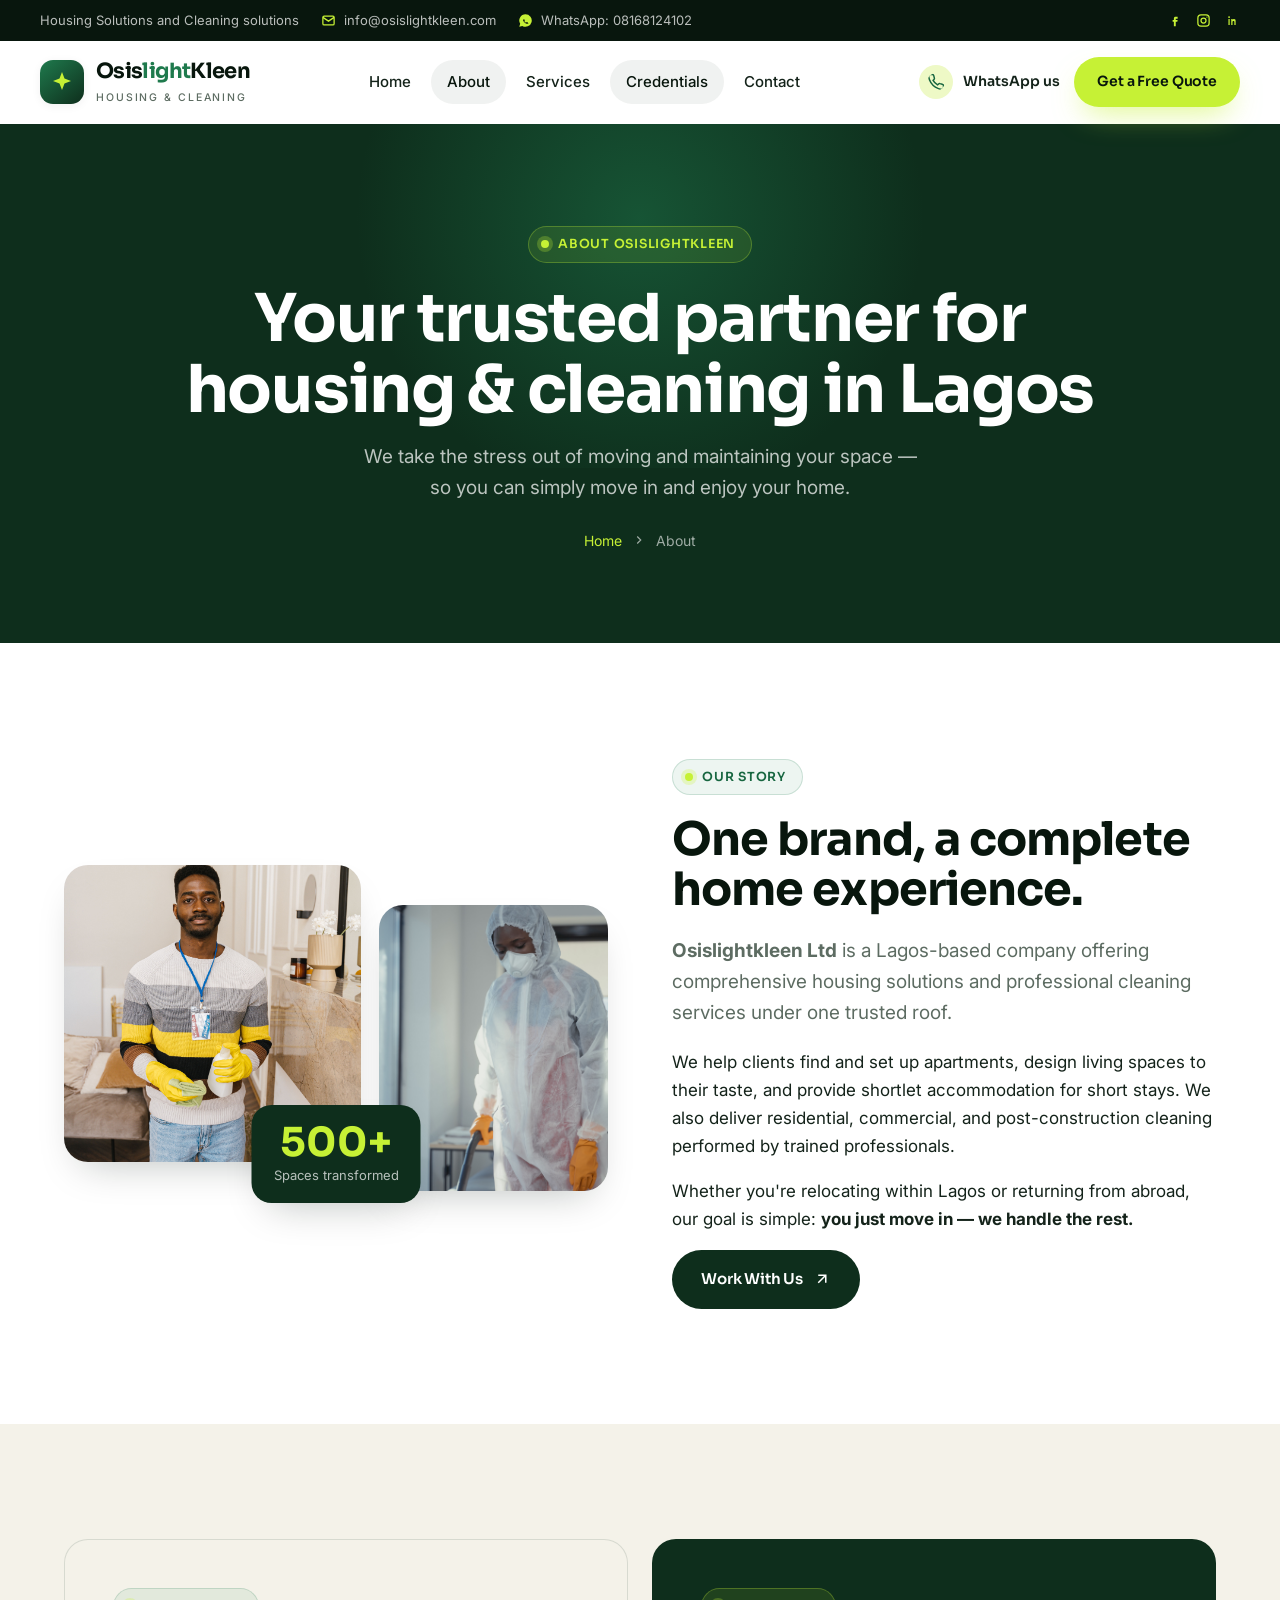
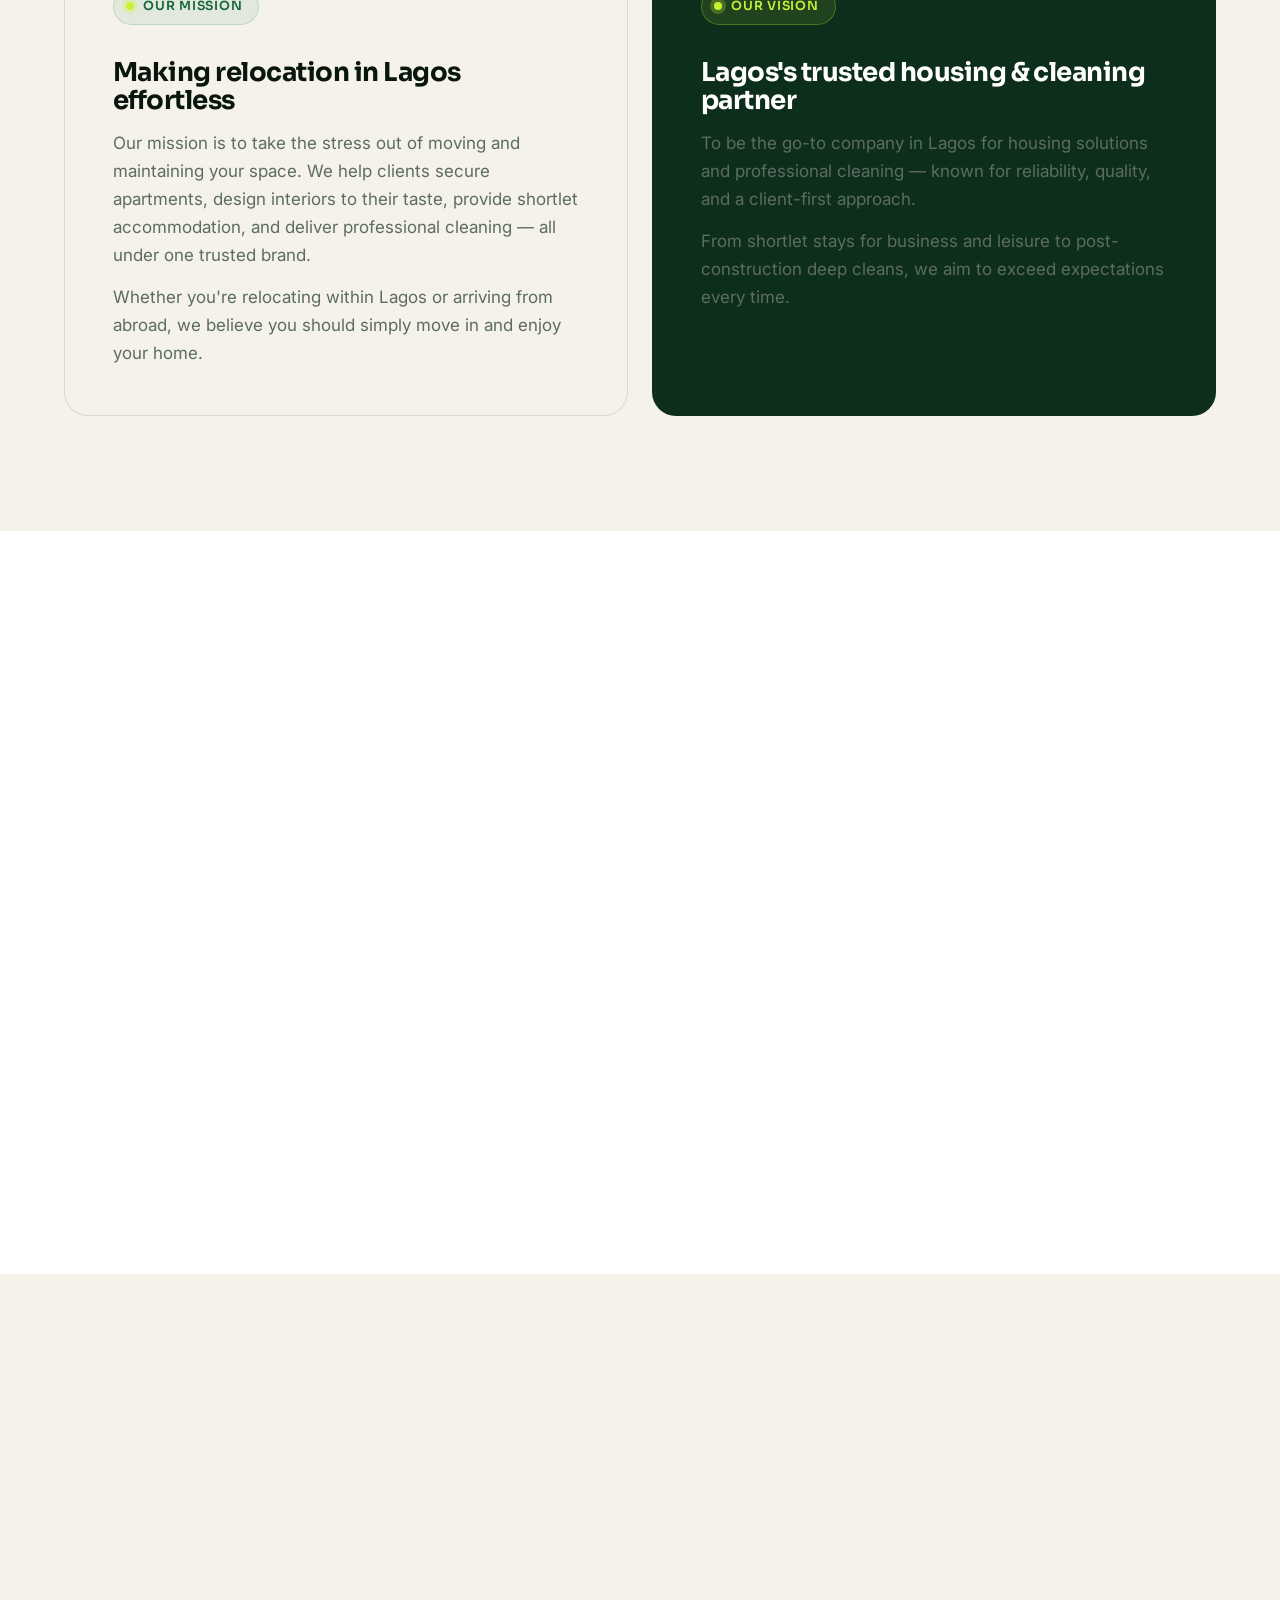
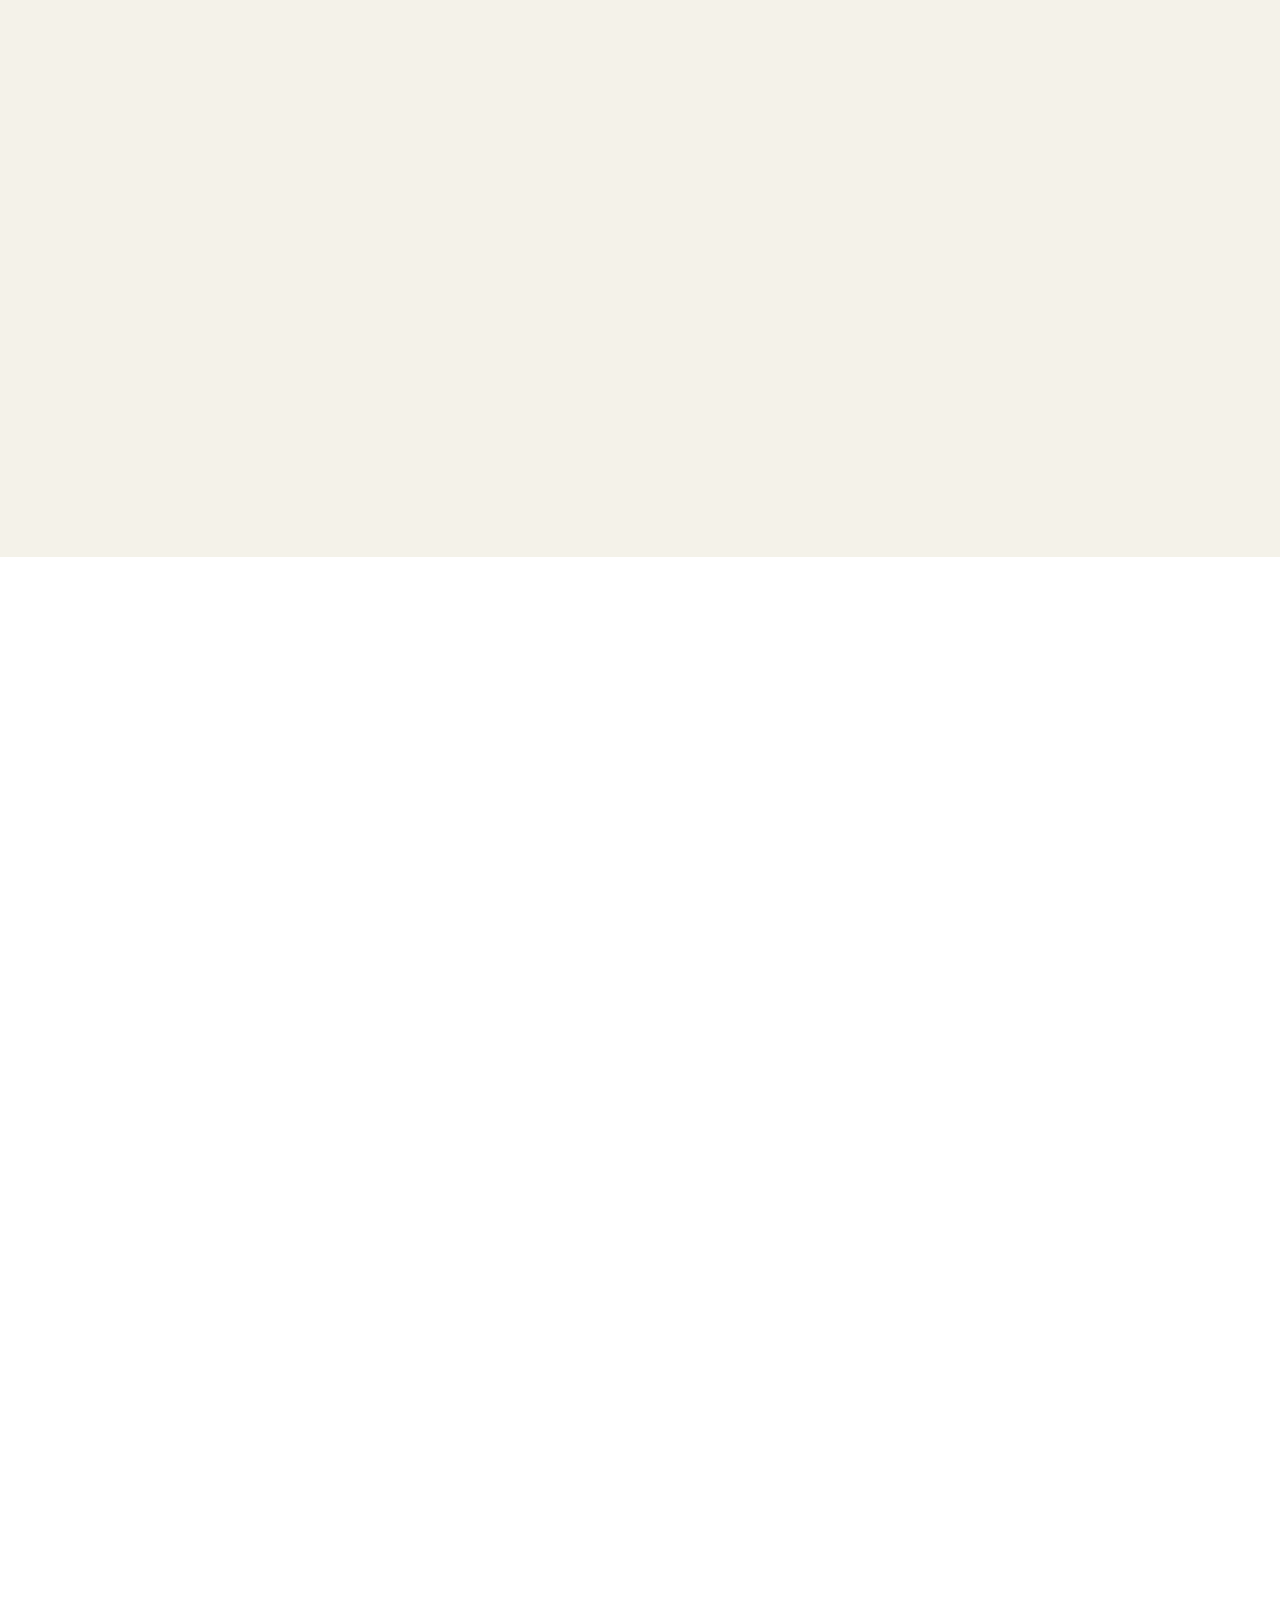
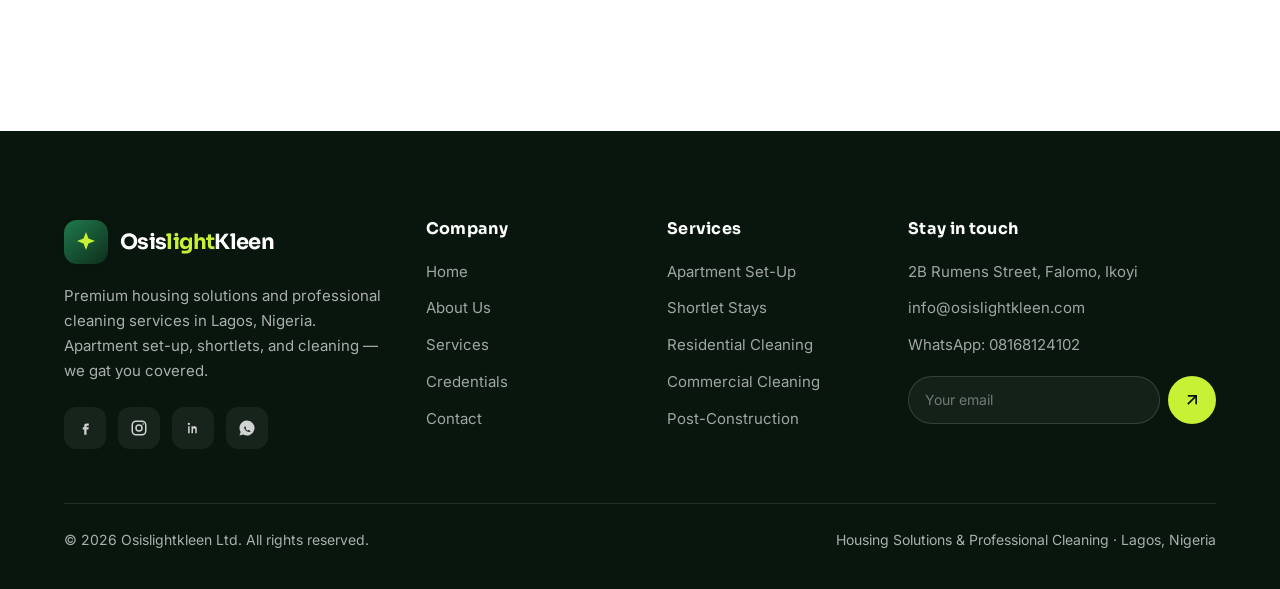
==== about.html @ dc640baf "commit" ====
<!DOCTYPE html>
<html lang="en">
<head>
	<meta charset="utf-8">
	<meta http-equiv="X-UA-Compatible" content="IE=edge">
	<meta name="viewport" content="width=device-width, initial-scale=1">
	<title>About Us | Osislightkleen Ltd — Housing &amp; Cleaning in Lagos</title>
	<meta name="description" content="Learn about Osislightkleen Ltd — a Lagos-based company for premium apartment set-up, shortlet accommodation, and professional cleaning services.">
	<link rel="shortcut icon" type="image/x-icon" href="favicon.ico">
	<link rel="preconnect" href="https://fonts.googleapis.com">
	<link rel="preconnect" href="https://fonts.gstatic.com" crossorigin>
	<link href="https://fonts.googleapis.com/css2?family=Sora:wght@400;500;600;700;800&family=Inter:wght@400;500;600&display=swap" rel="stylesheet">
	<link href="assets/css/osislightkleen.css" rel="stylesheet">
</head>
<body class="olk-body">

	<div class="olk-topbar">
		<div class="container olk-topbar__inner">
			<div class="olk-topbar__left">
				<span>Housing Solutions and Cleaning solutions</span>
				<a href="mailto:info@osislightkleen.com"><svg viewBox="0 0 24 24" fill="none" stroke="currentColor" stroke-width="2"><rect x="3" y="5" width="18" height="14" rx="2"/><path d="m3 7 9 6 9-6"/></svg><span class="olk-topbar__email">info@osislightkleen.com</span></a>
				<a href="https://wa.me/2348168124102" target="_blank" rel="noopener noreferrer"><svg viewBox="0 0 24 24" fill="currentColor"><path d="M12 2a10 10 0 0 0-8.5 15.2L2 22l4.9-1.4A10 10 0 1 0 12 2Zm5 14c-.2.6-1.2 1.1-1.7 1.2-.5.1-1 .1-1.7-.1-1.6-.6-3.3-1.9-4.5-3.6-.5-.6-.9-1.4-.9-2.1s.4-1 .6-1.2c.2-.2.4-.2.5-.2h.4c.1 0 .3 0 .5.4l.6 1.5c0 .2 0 .3-.1.4l-.3.4c-.1.1-.2.3-.1.5.3.5.7 1 1.2 1.4.5.4 1 .6 1.3.7.2.1.4.1.5-.1l.5-.6c.1-.2.3-.1.4-.1l1.4.7c.2.1.3.2.4.3v.6Z"/></svg><span class="olk-topbar__wa-full">WhatsApp: 08168124102</span><span class="olk-topbar__wa-short">08168124102</span></a>
			</div>
			<div class="olk-topbar__socials">
				<a href="#" aria-label="Facebook"><svg viewBox="0 0 24 24" fill="currentColor"><path d="M14 9h3V6h-3c-2 0-3 1-3 3v2H9v3h2v7h3v-7h2.5l.5-3H14V9.5c0-.3.2-.5.5-.5H14Z"/></svg></a>
				<a href="#" aria-label="Instagram"><svg viewBox="0 0 24 24" fill="none" stroke="currentColor" stroke-width="2"><rect x="3" y="3" width="18" height="18" rx="5"/><circle cx="12" cy="12" r="4"/><circle cx="17.5" cy="6.5" r="1" fill="currentColor" stroke="none"/></svg></a>
				<a href="#" aria-label="LinkedIn"><svg viewBox="0 0 24 24" fill="currentColor"><path d="M6.5 8A1.5 1.5 0 1 0 5 6.5 1.5 1.5 0 0 0 6.5 8ZM5.5 9.5h2V19h-2ZM10 9.5h2v1.3a2.7 2.7 0 0 1 2.4-1.3c2 0 2.6 1.3 2.6 3.3V19h-2v-4.5c0-1.1-.4-1.8-1.4-1.8s-1.6.7-1.6 1.8V19h-2Z"/></svg></a>
			</div>
		</div>
	</div>

	<header class="olk-header">
		<div class="container olk-header__inner">
			<a href="index.html" class="site-logo">
				<span class="site-logo__mark"><svg viewBox="0 0 24 24" fill="none" stroke="currentColor" stroke-width="1.8"><path d="M12 2 9.5 8.5 3 11l6.5 2.5L12 20l2.5-6.5L21 11l-6.5-2.5Z" fill="currentColor" stroke="none"/></svg></span>
				<span>
					<span class="site-logo__text"><span class="logo-osis">Osis</span><span class="logo-light">light</span><span class="logo-kleen">Kleen</span></span>
					<span class="site-logo__sub">Housing &amp; Cleaning</span>
				</span>
			</a>
			<nav>
				<ul class="olk-nav">
					<li><a href="index.html">Home</a></li>
					<li><a href="about.html">About</a></li>
					<li><a href="services.html">Services</a></li>
					<li><a href="about.html#credentials">Credentials</a></li>
					<li><a href="contact.html">Contact</a></li>
				</ul>
			</nav>
			<div class="olk-header__actions">
				<a href="https://wa.me/2348168124102" target="_blank" rel="noopener noreferrer" class="olk-header__phone">
					<svg viewBox="0 0 24 24" fill="none" stroke="currentColor" stroke-width="2"><path d="M22 16.9v3a2 2 0 0 1-2.2 2 19.8 19.8 0 0 1-8.6-3 19.5 19.5 0 0 1-6-6 19.8 19.8 0 0 1-3-8.6A2 2 0 0 1 4.1 2h3a2 2 0 0 1 2 1.7c.1 1 .4 1.9.7 2.8a2 2 0 0 1-.5 2.1L8.1 9.9a16 16 0 0 0 6 6l1.3-1.3a2 2 0 0 1 2.1-.4c.9.3 1.8.6 2.8.7a2 2 0 0 1 1.7 2Z"/></svg>
					WhatsApp us
				</a>
				<a href="contact.html" class="olk-btn olk-btn--primary olk-btn--sm">Get a Free Quote</a>
				<button class="olk-menu-toggle" type="button" aria-label="Open menu">
					<svg viewBox="0 0 24 24" fill="none" stroke="currentColor" stroke-width="2"><path d="M4 7h16M4 12h16M4 17h16"/></svg>
				</button>
			</div>
		</div>
	</header>

	<div class="olk-backdrop"></div>
	<aside class="olk-drawer">
		<div class="olk-drawer__head">
			<span class="site-logo__text" style="color:#fff"><span style="color:#fff">Osis</span><span style="color:var(--lime)">light</span><span style="color:#fff">Kleen</span></span>
			<button class="olk-drawer__close" aria-label="Close menu"><svg viewBox="0 0 24 24" fill="none" stroke="currentColor" stroke-width="2"><path d="M6 6l12 12M18 6 6 18"/></svg></button>
		</div>
		<nav>
			<a href="index.html">Home</a>
			<a href="about.html">About</a>
			<a href="services.html">Services</a>
			<a href="about.html#credentials">Credentials</a>
			<a href="contact.html">Contact</a>
		</nav>
		<a href="contact.html" class="olk-btn olk-btn--primary">Get a Free Quote</a>
		<div class="olk-drawer__contact">
			2B Rumens Street, Falomo, Ikoyi<br>
			<a href="mailto:info@osislightkleen.com">info@osislightkleen.com</a>
		</div>
	</aside>

	<!-- Page hero -->
	<section class="olk-page-hero">
		<div class="container olk-page-hero__inner">
			<span class="olk-eyebrow olk-eyebrow--light reveal">About Osislightkleen</span>
			<h1 class="reveal" data-delay="1">Your trusted partner for<br>housing &amp; cleaning in Lagos</h1>
			<p class="reveal" data-delay="2">We take the stress out of moving and maintaining your space — so you can simply move in and enjoy your home.</p>
			<div class="olk-breadcrumb reveal" data-delay="3">
				<a href="index.html">Home</a>
				<svg viewBox="0 0 24 24" fill="none" stroke="currentColor" stroke-width="2"><path d="m9 6 6 6-6 6"/></svg>
				<span>About</span>
			</div>
		</div>
	</section>

	<!-- Story / about -->
	<section class="olk-section">
		<div class="container">
			<div class="olk-about">
				<div class="olk-about__media reveal">
					<div class="olk-about__stack">
						<img class="img-a" src="assets/images/pexels-ai25studioai-7345430.jpg" alt="Osislightkleen furnished space">
						<img class="img-b" src="assets/images/pexels-tima-miroshnichenko-6195954.jpg" alt="Cleaning professional at work">
					</div>
					<div class="olk-about__badge">
						<b>500+</b>
						<span>Spaces transformed</span>
					</div>
				</div>
				<div class="olk-about__text reveal" data-delay="2">
					<span class="olk-eyebrow">Our Story</span>
					<h2>One brand, a complete home experience.</h2>
					<p class="olk-lead"><strong>Osislightkleen Ltd</strong> is a Lagos-based company offering comprehensive housing solutions and professional cleaning services under one trusted roof.</p>
					<p>We help clients find and set up apartments, design living spaces to their taste, and provide shortlet accommodation for short stays. We also deliver residential, commercial, and post-construction cleaning performed by trained professionals.</p>
					<p>Whether you're relocating within Lagos or returning from abroad, our goal is simple: <strong>you just move in — we handle the rest.</strong></p>
					<a href="contact.html" class="olk-btn olk-btn--dark">Work With Us
						<svg viewBox="0 0 24 24" fill="none" stroke="currentColor" stroke-width="2"><path d="M7 17 17 7M7 7h10v10"/></svg>
					</a>
				</div>
			</div>
		</div>
	</section>

	<!-- Mission / vision -->
	<section class="olk-section olk-section--surface">
		<div class="container">
			<div class="olk-mission">
				<div class="olk-mission__card reveal">
					<span class="olk-eyebrow">Our Mission</span>
					<h3>Making relocation in Lagos effortless</h3>
					<p>Our mission is to take the stress out of moving and maintaining your space. We help clients secure apartments, design interiors to their taste, provide shortlet accommodation, and deliver professional cleaning — all under one trusted brand.</p>
					<p>Whether you're relocating within Lagos or arriving from abroad, we believe you should simply move in and enjoy your home.</p>
				</div>
				<div class="olk-mission__card olk-mission__card--dark reveal" data-delay="2">
					<span class="olk-eyebrow olk-eyebrow--light">Our Vision</span>
					<h3>Lagos's trusted housing &amp; cleaning partner</h3>
					<p>To be the go-to company in Lagos for housing solutions and professional cleaning — known for reliability, quality, and a client-first approach.</p>
					<p>From shortlet stays for business and leisure to post-construction deep cleans, we aim to exceed expectations every time.</p>
				</div>
			</div>
		</div>
	</section>

	<!-- Pillars -->
	<section class="olk-section">
		<div class="container">
			<div class="olk-section__header reveal">
				<span class="olk-eyebrow">What We Do</span>
				<h2>Built around your lifestyle</h2>
				<p>Three pillars that define how we serve every client.</p>
			</div>
			<div class="olk-pillars">
				<div class="olk-pillar reveal">
					<span class="ico"><svg viewBox="0 0 24 24" fill="none" stroke="currentColor" stroke-width="1.8"><path d="M3 21h18M5 21V7l7-4 7 4v14M9 21v-6h6v6"/></svg></span>
					<h4>Housing Solutions</h4>
					<p>Apartment set-up with custom interior décor, plus shortlet services for vacations, relaxation, and business meetings.</p>
				</div>
				<div class="olk-pillar reveal" data-delay="1">
					<span class="ico"><svg viewBox="0 0 24 24" fill="none" stroke="currentColor" stroke-width="1.8"><path d="M12 2 9.5 8.5 3 11l6.5 2.5L12 20l2.5-6.5L21 11l-6.5-2.5Z"/></svg></span>
					<h4>Professional Cleaning</h4>
					<p>Residential, commercial, and post-construction cleaning performed by trained, vetted professionals.</p>
				</div>
				<div class="olk-pillar reveal" data-delay="2">
					<span class="ico"><svg viewBox="0 0 24 24" fill="none" stroke="currentColor" stroke-width="1.8"><path d="M12 21s-7-4.5-7-10a4 4 0 0 1 7-2.6A4 4 0 0 1 19 11c0 5.5-7 10-7 10Z"/></svg></span>
					<h4>Client-Focused Service</h4>
					<p>Every project is tailored to your preferences. We listen, deliver, and make sure you're completely satisfied.</p>
				</div>
			</div>
		</div>
	</section>

	<!-- Values / why -->
	<section class="olk-section olk-section--surface">
		<div class="container">
			<div class="olk-split">
				<div class="reveal">
					<span class="olk-eyebrow">Our Values</span>
					<h2>Why clients keep coming back</h2>
					<p class="olk-lead">We're not just a service — we're a partner you can rely on for the long haul.</p>
					<div class="olk-feature-list">
						<div class="olk-feature-list__item">
							<span class="ico"><svg viewBox="0 0 24 24" fill="none" stroke="currentColor" stroke-width="1.8"><path d="M12 3l8 4v5c0 5-3.5 8-8 9-4.5-1-8-4-8-9V7Z"/><path d="M9 12l2 2 4-4"/></svg></span>
							<div><h4>Reliability</h4><p>We show up, we deliver, and we do what we say — every time.</p></div>
						</div>
						<div class="olk-feature-list__item">
							<span class="ico"><svg viewBox="0 0 24 24" fill="none" stroke="currentColor" stroke-width="1.8"><path d="M12 2 9.5 8.5 3 11l6.5 2.5L12 20l2.5-6.5L21 11l-6.5-2.5Z"/></svg></span>
							<div><h4>Quality</h4><p>A premium, detail-obsessed finish across housing and cleaning.</p></div>
						</div>
						<div class="olk-feature-list__item">
							<span class="ico"><svg viewBox="0 0 24 24" fill="none" stroke="currentColor" stroke-width="1.8"><path d="M17 21v-2a4 4 0 0 0-4-4H5a4 4 0 0 0-4 4v2M9 11a4 4 0 1 0 0-8 4 4 0 0 0 0 8ZM23 21v-2a4 4 0 0 0-3-3.9M16 3.1a4 4 0 0 1 0 7.8"/></svg></span>
							<div><h4>Client-first</h4><p>Your preferences lead every decision we make on your project.</p></div>
						</div>
					</div>
				</div>
				<div class="olk-split__media reveal" data-delay="2">
					<img src="assets/images/pexels-karola-g-4239127.jpg" alt="Osislightkleen at work">
				</div>
			</div>
		</div>
	</section>

	<!-- Credentials -->
	<section id="credentials" class="olk-section">
		<div class="container">
			<div class="olk-section__header reveal">
				<span class="olk-eyebrow">Credentials</span>
				<h2>Registered &amp; verified</h2>
				<p>Osislightkleen Ltd is a duly registered company. Download our official documents below.</p>
			</div>
			<div class="olk-credentials">
				<div class="olk-credential reveal">
					<span class="ico"><svg viewBox="0 0 24 24" fill="none" stroke="currentColor" stroke-width="1.8"><circle cx="12" cy="9" r="6"/><path d="m8.5 13.5-1.5 8 5-3 5 3-1.5-8"/></svg></span>
					<div>
						<h4>Certificate of Incorporation</h4>
						<p>Official company registration certificate for Osislightkleen Ltd.</p>
						<a href="assets/documents/certificate-osislightkleen-ltd.pdf" class="olk-btn olk-btn--dark olk-btn--sm" download>Download PDF
							<svg viewBox="0 0 24 24" fill="none" stroke="currentColor" stroke-width="2"><path d="M12 3v12m0 0 4-4m-4 4-4-4M5 21h14"/></svg>
						</a>
					</div>
				</div>
				<div class="olk-credential reveal" data-delay="1">
					<span class="ico"><svg viewBox="0 0 24 24" fill="none" stroke="currentColor" stroke-width="1.8"><path d="M14 2H6a2 2 0 0 0-2 2v16a2 2 0 0 0 2 2h12a2 2 0 0 0 2-2V8Z"/><path d="M14 2v6h6M8 13h8M8 17h5"/></svg></span>
					<div>
						<h4>MEMART</h4>
						<p>Memorandum and Articles of Association for Osislightkleen Ltd.</p>
						<a href="assets/documents/mermat-osislightkleen-ltd.pdf" class="olk-btn olk-btn--dark olk-btn--sm" download>Download PDF
							<svg viewBox="0 0 24 24" fill="none" stroke="currentColor" stroke-width="2"><path d="M12 3v12m0 0 4-4m-4 4-4-4M5 21h14"/></svg>
						</a>
					</div>
				</div>
			</div>
		</div>
	</section>

	<!-- CTA -->
	<section class="olk-section olk-section--tight">
		<div class="container">
			<div class="olk-cta reveal">
				<div class="olk-cta__text">
					<h2>Let's build your perfect space</h2>
					<p>From move-in ready apartments to spotless offices — tell us what you need and we'll handle the rest.</p>
				</div>
				<div class="olk-cta__actions">
					<a href="contact.html" class="olk-btn olk-btn--primary">Get in Touch
						<svg viewBox="0 0 24 24" fill="none" stroke="currentColor" stroke-width="2"><path d="M7 17 17 7M7 7h10v10"/></svg>
					</a>
				</div>
			</div>
		</div>
	</section>

	<footer class="olk-footer">
		<div class="container">
			<div class="olk-footer__grid">
				<div class="olk-footer__brand">
					<a href="index.html" class="site-logo">
						<span class="site-logo__mark"><svg viewBox="0 0 24 24" fill="none" stroke="currentColor" stroke-width="1.8"><path d="M12 2 9.5 8.5 3 11l6.5 2.5L12 20l2.5-6.5L21 11l-6.5-2.5Z" fill="currentColor" stroke="none"/></svg></span>
						<span class="site-logo__text"><span class="logo-osis">Osis</span><span class="logo-light">light</span><span class="logo-kleen">Kleen</span></span>
					</a>
					<p>Premium housing solutions and professional cleaning services in Lagos, Nigeria. Apartment set-up, shortlets, and cleaning — we gat you covered.</p>
					<div class="olk-footer__socials">
						<a href="#" aria-label="Facebook"><svg viewBox="0 0 24 24" fill="currentColor"><path d="M14 9h3V6h-3c-2 0-3 1-3 3v2H9v3h2v7h3v-7h2.5l.5-3H14V9.5c0-.3.2-.5.5-.5H14Z"/></svg></a>
						<a href="#" aria-label="Instagram"><svg viewBox="0 0 24 24" fill="none" stroke="currentColor" stroke-width="2"><rect x="3" y="3" width="18" height="18" rx="5"/><circle cx="12" cy="12" r="4"/><circle cx="17.5" cy="6.5" r="1" fill="currentColor" stroke="none"/></svg></a>
						<a href="#" aria-label="LinkedIn"><svg viewBox="0 0 24 24" fill="currentColor"><path d="M6.5 8A1.5 1.5 0 1 0 5 6.5 1.5 1.5 0 0 0 6.5 8ZM5.5 9.5h2V19h-2ZM10 9.5h2v1.3a2.7 2.7 0 0 1 2.4-1.3c2 0 2.6 1.3 2.6 3.3V19h-2v-4.5c0-1.1-.4-1.8-1.4-1.8s-1.6.7-1.6 1.8V19h-2Z"/></svg></a>
						<a href="#" aria-label="WhatsApp"><svg viewBox="0 0 24 24" fill="currentColor"><path d="M12 2a10 10 0 0 0-8.5 15.2L2 22l4.9-1.4A10 10 0 1 0 12 2Zm5 14c-.2.6-1.2 1.1-1.7 1.2-.5.1-1 .1-1.7-.1-1.6-.6-3.3-1.9-4.5-3.6-.5-.6-.9-1.4-.9-2.1s.4-1 .6-1.2c.2-.2.4-.2.5-.2h.4c.1 0 .3 0 .5.4l.6 1.5c0 .2 0 .3-.1.4l-.3.4c-.1.1-.2.3-.1.5.3.5.7 1 1.2 1.4.5.4 1 .6 1.3.7.2.1.4.1.5-.1l.5-.6c.1-.2.3-.1.4-.1l1.4.7c.2.1.3.2.4.3v.6Z"/></svg></a>
					</div>
				</div>
				<div>
					<h4>Company</h4>
					<ul>
						<li><a href="index.html">Home</a></li>
						<li><a href="about.html">About Us</a></li>
						<li><a href="services.html">Services</a></li>
						<li><a href="about.html#credentials">Credentials</a></li>
						<li><a href="contact.html">Contact</a></li>
					</ul>
				</div>
				<div>
					<h4>Services</h4>
					<ul>
						<li><a href="services.html">Apartment Set-Up</a></li>
						<li><a href="services.html">Shortlet Stays</a></li>
						<li><a href="services.html">Residential Cleaning</a></li>
						<li><a href="services.html">Commercial Cleaning</a></li>
						<li><a href="services.html">Post-Construction</a></li>
					</ul>
				</div>
				<div>
					<h4>Stay in touch</h4>
					<ul>
						<li>2B Rumens Street, Falomo, Ikoyi</li>
						<li><a href="mailto:info@osislightkleen.com">info@osislightkleen.com</a></li>
						<li><a href="https://wa.me/2348168124102" target="_blank" rel="noopener noreferrer">WhatsApp: 08168124102</a></li>
					</ul>
					<form class="olk-newsletter">
						<input type="email" placeholder="Your email" aria-label="Email" required>
						<button type="submit" aria-label="Subscribe"><svg viewBox="0 0 24 24" fill="none" stroke="currentColor" stroke-width="2"><path d="M7 17 17 7M7 7h10v10"/></svg></button>
					</form>
				</div>
			</div>
			<div class="olk-footer__bottom">
				<p>&copy; <span data-year>2026</span> Osislightkleen Ltd. All rights reserved.</p>
				<p>Housing Solutions &amp; Professional Cleaning · Lagos, Nigeria</p>
			</div>
		</div>
	</footer>

	<button class="olk-totop" aria-label="Back to top"><svg viewBox="0 0 24 24" fill="none" stroke="currentColor" stroke-width="2"><path d="M12 19V5M5 12l7-7 7 7"/></svg></button>

	<script src="assets/js/osislightkleen.js"></script>
</body>
</html>
---- assets/css/osislightkleen.css ----
/* ==========================================================================
   Osislightkleen — Premium Design System  ("Forest Trust + Electric Lime")
   Housing Solutions & Professional Cleaning · Lagos, Nigeria
   ========================================================================== */

:root {
	/* Brand palette */
	--ink: #08160D;
	--pine: #0E2E1C;
	--pine-2: #123c25;
	--green: #1f7a4d;
	--green-600: #176640;
	--lime: #c6f135;
	--lime-2: #d9fa63;
	--lime-soft: #eef9c6;

	/* Neutrals */
	--paper: #ffffff;
	--cream: #f4f2e9;
	--cream-2: #ece8da;
	--text: #14231a;
	--muted: #5d6c62;
	--line: rgba(14, 46, 28, 0.12);
	--line-strong: rgba(14, 46, 28, 0.2);

	/* System */
	--radius: 24px;
	--radius-lg: 34px;
	--radius-sm: 14px;
	--shadow-sm: 0 2px 10px rgba(8, 22, 13, 0.06);
	--shadow: 0 18px 40px -18px rgba(8, 22, 13, 0.28);
	--shadow-lg: 0 40px 80px -30px rgba(8, 22, 13, 0.42);
	--ring: 0 0 0 1px var(--line);

	--display: 'Sora', system-ui, sans-serif;
	--body: 'Inter', system-ui, sans-serif;

	--ease: cubic-bezier(0.22, 1, 0.36, 1);
}

/* ---------- Reset & Base ---------- */
*, *::before, *::after { box-sizing: border-box; }

html {
	scroll-behavior: smooth;
	-webkit-text-size-adjust: 100%;
	overflow-x: hidden;
	max-width: 100%;
}

body.olk-body {
	margin: 0;
	font-family: var(--body);
	font-size: 17px;
	line-height: 1.65;
	color: var(--text);
	background: var(--paper);
	-webkit-font-smoothing: antialiased;
	text-rendering: optimizeLegibility;
	overflow-x: hidden;
	max-width: 100%;
	width: 100%;
}

img { max-width: 100%; height: auto; display: block; }
a { color: inherit; text-decoration: none; }
button { font-family: inherit; }

h1, h2, h3, h4, h5 {
	font-family: var(--display);
	font-weight: 700;
	line-height: 1.08;
	letter-spacing: -0.02em;
	color: var(--ink);
	margin: 0 0 0.5em;
}

p { margin: 0 0 1em; }
::selection { background: var(--lime); color: var(--ink); }

/* ---------- Layout ---------- */
.container {
	width: 100%;
	max-width: 1200px;
	margin: 0 auto;
	padding: 0 24px;
	box-sizing: border-box;
}

img, svg, video {
	max-width: 100%;
}

section, header, footer, .olk-hero, .olk-section {
	max-width: 100%;
}

.olk-section { padding: clamp(64px, 9vw, 128px) 0; position: relative; }
.olk-section--surface { background: var(--cream); }
.olk-section--pine { background: var(--pine); color: rgba(255,255,255,0.82); }
.olk-section--tight { padding: clamp(48px, 6vw, 84px) 0; }

.olk-section__header {
	max-width: 680px;
	margin: 0 auto clamp(40px, 5vw, 68px);
	text-align: center;
}
.olk-section__header h2 { font-size: clamp(30px, 4vw, 50px); }
.olk-section__header p { color: var(--muted); font-size: 18px; margin: 0; }
.olk-section--pine .olk-section__header h2 { color: #fff; }
.olk-section--pine .olk-section__header p { color: rgba(255,255,255,0.68); }

/* Eyebrow / pill label */
.olk-eyebrow {
	display: inline-flex;
	align-items: center;
	gap: 9px;
	padding: 7px 16px 7px 12px;
	background: rgba(31, 122, 77, 0.08);
	color: var(--green-600);
	border: 1px solid rgba(31, 122, 77, 0.18);
	border-radius: 100px;
	font-family: var(--display);
	font-size: 12.5px;
	font-weight: 600;
	letter-spacing: 0.06em;
	text-transform: uppercase;
	margin-bottom: 20px;
}
.olk-eyebrow::before {
	content: "";
	width: 8px; height: 8px;
	border-radius: 50%;
	background: var(--lime);
	box-shadow: 0 0 0 4px rgba(198, 241, 53, 0.25);
}
.olk-section--pine .olk-eyebrow,
.olk-eyebrow--light {
	background: rgba(198, 241, 53, 0.1);
	color: var(--lime);
	border-color: rgba(198, 241, 53, 0.28);
}

/* ---------- Buttons ---------- */
.olk-btn {
	display: inline-flex;
	align-items: center;
	justify-content: center;
	gap: 10px;
	padding: 16px 28px;
	font-family: var(--display);
	font-size: 15px;
	font-weight: 600;
	letter-spacing: -0.01em;
	border-radius: 100px;
	border: 1.5px solid transparent;
	cursor: pointer;
	transition: transform 0.35s var(--ease), box-shadow 0.35s var(--ease), background 0.3s, color 0.3s, border-color 0.3s;
	white-space: nowrap;
	max-width: 100%;
	box-sizing: border-box;
}
.olk-btn svg { width: 18px; height: 18px; transition: transform 0.35s var(--ease); }
.olk-btn:hover { transform: translateY(-3px); }
.olk-btn:hover svg { transform: translate(3px, -3px); }
.olk-btn--sm { padding: 12px 22px; font-size: 14px; }

.olk-btn--primary {
	background: var(--lime);
	color: var(--ink);
	box-shadow: 0 14px 30px -10px rgba(198, 241, 53, 0.6);
}
.olk-btn--primary:hover { background: var(--lime-2); box-shadow: 0 20px 40px -12px rgba(198, 241, 53, 0.75); }

.olk-btn--dark { background: var(--pine); color: #fff; }
.olk-btn--dark:hover { background: var(--ink); }

.olk-btn--white { background: #fff; color: var(--ink); box-shadow: var(--shadow); }
.olk-btn--white:hover { background: #fff; }

.olk-btn--outline { background: transparent; color: var(--ink); border-color: var(--line-strong); }
.olk-btn--outline:hover { border-color: var(--ink); background: var(--ink); color: #fff; }
.olk-btn--outline-light { background: transparent; color: #fff; border-color: rgba(255,255,255,0.28); }
.olk-btn--outline-light:hover { background: #fff; color: var(--ink); border-color: #fff; }

/* Circular arrow button used across cards */
.olk-arrow-btn {
	display: inline-grid;
	place-items: center;
	width: 52px; height: 52px;
	border-radius: 50%;
	background: var(--lime);
	color: var(--ink);
	border: none;
	cursor: pointer;
	flex: none;
	transition: transform 0.35s var(--ease), background 0.3s;
}
.olk-arrow-btn svg { width: 20px; height: 20px; transition: transform 0.35s var(--ease); }
.olk-arrow-btn:hover { background: var(--lime-2); transform: rotate(45deg); }

/* ---------- Header ---------- */
.olk-topbar {
	background: var(--ink);
	color: rgba(255,255,255,0.72);
	font-size: 13px;
	overflow: hidden;
}
.olk-topbar__inner {
	display: flex;
	align-items: center;
	justify-content: space-between;
	gap: 16px;
	padding: 10px 0;
	flex-wrap: wrap;
	min-width: 0;
}
.olk-topbar__left {
	display: flex;
	align-items: center;
	gap: 22px;
	flex-wrap: wrap;
	min-width: 0;
	flex: 1 1 auto;
}
.olk-topbar__left > span {
	white-space: nowrap;
}
.olk-topbar a {
	display: inline-flex;
	align-items: center;
	gap: 8px;
	color: rgba(255,255,255,0.72);
	transition: color 0.2s;
	min-width: 0;
	max-width: 100%;
}
.olk-topbar a:hover { color: var(--lime); }
.olk-topbar svg { width: 15px; height: 15px; color: var(--lime); flex: none; }
.olk-topbar__socials { display: flex; gap: 14px; flex: none; }
.olk-topbar__wa-short { display: none; }

.olk-header {
	position: sticky;
	top: 0;
	z-index: 900;
	background: rgba(255,255,255,0.72);
	backdrop-filter: blur(18px) saturate(160%);
	-webkit-backdrop-filter: blur(18px) saturate(160%);
	border-bottom: 1px solid transparent;
	transition: box-shadow 0.4s var(--ease), background 0.4s, border-color 0.4s;
}
.olk-header.is-stuck {
	box-shadow: 0 12px 34px -20px rgba(8, 22, 13, 0.4);
	border-bottom-color: var(--line);
	background: rgba(255,255,255,0.9);
}
.olk-header__inner {
	display: flex;
	align-items: center;
	justify-content: space-between;
	gap: 24px;
	padding: 16px 0;
}

/* Logo */
.site-logo { display: inline-flex; align-items: center; gap: 12px; }
.site-logo__mark {
	width: 44px; height: 44px;
	border-radius: 13px;
	background: linear-gradient(140deg, var(--green), var(--pine));
	display: grid; place-items: center;
	color: var(--lime);
	box-shadow: var(--shadow-sm);
	flex: none;
}
.site-logo__mark svg { width: 24px; height: 24px; }
.site-logo__text { font-family: var(--display); font-weight: 700; font-size: 21px; letter-spacing: -0.03em; line-height: 1; }
.logo-osis { color: var(--ink); }
.logo-light { color: var(--green); }
.logo-kleen { color: var(--ink); }
.site-logo__sub { display: block; font-family: var(--body); font-size: 10.5px; font-weight: 500; letter-spacing: 0.18em; text-transform: uppercase; color: var(--muted); margin-top: 3px; }
.olk-footer .logo-osis, .olk-footer .logo-kleen { color: #fff; }
.olk-footer .logo-light { color: var(--lime); }
.olk-footer .site-logo__sub { color: rgba(255,255,255,0.5); }

/* Nav */
.olk-nav { display: flex; align-items: center; gap: 4px; list-style: none; margin: 0; padding: 0; }
.olk-nav > li > a {
	display: block;
	padding: 10px 16px;
	font-size: 15px;
	font-weight: 500;
	color: var(--text);
	border-radius: 100px;
	transition: color 0.2s, background 0.2s;
}
.olk-nav > li > a:hover,
.olk-nav > li > a.active { color: var(--ink); background: rgba(14, 46, 28, 0.06); }
.olk-header__actions { display: flex; align-items: center; gap: 14px; }
.olk-header__phone { display: inline-flex; align-items: center; gap: 10px; font-weight: 600; font-family: var(--display); font-size: 14px; }
.olk-header__phone svg { width: 34px; height: 34px; padding: 8px; border-radius: 50%; background: var(--lime-soft); color: var(--green-600); }

.olk-menu-toggle {
	display: none;
	width: 46px; height: 46px;
	border: 1px solid var(--line-strong);
	background: #fff;
	border-radius: 12px;
	cursor: pointer;
	color: var(--ink);
	place-items: center;
}
.olk-menu-toggle svg { width: 22px; height: 22px; }

/* Mobile drawer */
.olk-backdrop {
	position: fixed; inset: 0;
	background: rgba(8, 22, 13, 0.5);
	backdrop-filter: blur(4px);
	opacity: 0; visibility: hidden;
	transition: opacity 0.35s, visibility 0.35s;
	z-index: 1000;
}
.olk-backdrop.is-open { opacity: 1; visibility: visible; }
.olk-drawer {
	position: fixed; top: 0; right: 0; bottom: 0;
	width: min(340px, 86vw);
	background: var(--pine);
	color: #fff;
	z-index: 1001;
	transform: translateX(100%);
	transition: transform 0.45s var(--ease);
	padding: 26px;
	display: flex; flex-direction: column;
	overflow-y: auto;
}
.olk-drawer.is-open { transform: translateX(0); }
.olk-drawer__head { display: flex; justify-content: space-between; align-items: center; margin-bottom: 30px; }
.olk-drawer__close { background: rgba(255,255,255,0.08); border: none; color: #fff; width: 42px; height: 42px; border-radius: 12px; cursor: pointer; display: grid; place-items: center; }
.olk-drawer__close svg { width: 20px; height: 20px; }
.olk-drawer nav a {
	display: block;
	padding: 15px 6px;
	font-family: var(--display);
	font-size: 20px;
	font-weight: 600;
	color: rgba(255,255,255,0.86);
	border-bottom: 1px solid rgba(255,255,255,0.08);
}
.olk-drawer nav a:hover, .olk-drawer nav a.active { color: var(--lime); }
.olk-drawer .olk-btn { margin-top: 26px; }
.olk-drawer__contact { margin-top: auto; padding-top: 24px; font-size: 14px; color: rgba(255,255,255,0.62); }
.olk-drawer__contact a { color: var(--lime); }

/* ---------- Hero ---------- */
.olk-hero {
	position: relative;
	background: var(--pine);
	color: #fff;
	overflow: hidden;
	padding: clamp(48px, 7vw, 96px) 0 clamp(64px, 8vw, 110px);
}
.olk-hero::before {
	content: "";
	position: absolute;
	top: -20%; right: -10%;
	width: 620px; height: 620px;
	background: radial-gradient(circle, rgba(31,122,77,0.55), transparent 68%);
	filter: blur(20px);
	pointer-events: none;
}
.olk-hero::after {
	content: "";
	position: absolute;
	bottom: -30%; left: -8%;
	width: 520px; height: 520px;
	background: radial-gradient(circle, rgba(198,241,53,0.14), transparent 66%);
	pointer-events: none;
}
.olk-hero__grid {
	position: relative;
	z-index: 2;
	display: grid;
	grid-template-columns: 1.08fr 0.92fr;
	gap: clamp(32px, 5vw, 72px);
	align-items: start;
}
.olk-hero__content {
	max-width: 640px;
	padding-top: clamp(6px, 2vw, 24px);
}
.olk-hero__label {
	display: inline-flex; align-items: center; gap: 9px;
	padding: 8px 16px 8px 12px;
	background: rgba(255,255,255,0.06);
	border: 1px solid rgba(255,255,255,0.14);
	border-radius: 100px;
	font-family: var(--display); font-size: 13px; font-weight: 500;
	color: rgba(255,255,255,0.85);
	margin-bottom: 26px;
}
.olk-hero__label b { color: var(--lime); font-weight: 600; }
.olk-hero h1 {
	color: #fff;
	font-size: clamp(40px, 6vw, 78px);
	line-height: 1.02;
	margin-bottom: 22px;
}
.olk-hero h1 .accent { color: var(--lime); position: relative; }
.olk-hero p { font-size: clamp(17px, 1.4vw, 20px); color: rgba(255,255,255,0.75); max-width: 540px; margin-bottom: 34px; }
.olk-hero__actions { display: flex; gap: 14px; flex-wrap: wrap; align-items: center; }

.olk-hero__proof { display: flex; gap: 34px; margin-top: 46px; flex-wrap: wrap; }
.olk-hero__proof .num { font-family: var(--display); font-size: clamp(28px, 3vw, 40px); font-weight: 700; color: #fff; line-height: 1; }
.olk-hero__proof .num span { color: var(--lime); }
.olk-hero__proof .lbl { font-size: 13.5px; color: rgba(255,255,255,0.6); margin-top: 8px; display: block; }
.olk-hero__proof > div { position: relative; padding-right: 34px; }
.olk-hero__proof > div:not(:last-child)::after { content: ""; position: absolute; right: 0; top: 6px; bottom: 6px; width: 1px; background: rgba(255,255,255,0.14); }

/* Hero media bento */
.olk-hero__media {
	position: relative;
	width: min(100%, 500px);
	max-width: 100%;
	justify-self: end;
	display: grid;
	gap: 16px;
	min-width: 0;
}
.olk-hero__frame {
	position: relative;
	border-radius: var(--radius-lg);
	overflow: hidden;
	box-shadow: var(--shadow-lg);
	aspect-ratio: 4 / 5;
	border: 1px solid rgba(255,255,255,0.1);
	width: 100%;
}
.olk-hero__frame img {
	width: 100%;
	height: 100%;
	object-fit: cover;
	display: block;
}
.olk-hero__badge {
	position: absolute;
	left: 12px;
	right: auto;
	bottom: 18px;
	max-width: calc(100% - 24px);
	background: rgba(255,255,255,0.95);
	backdrop-filter: blur(10px);
	-webkit-backdrop-filter: blur(10px);
	border-radius: 18px;
	padding: 14px 16px;
	display: flex;
	align-items: center;
	gap: 12px;
	box-shadow: var(--shadow);
	color: var(--ink);
	z-index: 3;
	min-width: 0;
}
.olk-hero__badge .ico {
	width: 44px;
	height: 44px;
	border-radius: 12px;
	background: var(--pine);
	color: var(--lime);
	display: grid;
	place-items: center;
	flex: none;
}
.olk-hero__badge .ico svg { width: 22px; height: 22px; }
.olk-hero__badge > span:last-child {
	display: flex;
	flex-direction: column;
	gap: 2px;
	min-width: 0;
}
.olk-hero__badge b {
	font-family: var(--display);
	display: block;
	font-size: 15px;
	line-height: 1.2;
}
.olk-hero__badge > span:last-child > span {
	font-size: 12.5px;
	color: var(--muted);
	line-height: 1.35;
}
.olk-hero__chip {
	position: absolute;
	right: 12px;
	top: 16px;
	background: var(--lime);
	color: var(--ink);
	border-radius: 100px;
	padding: 10px 16px;
	font-family: var(--display);
	font-weight: 700;
	font-size: 14px;
	box-shadow: var(--shadow);
	display: inline-flex;
	align-items: center;
	gap: 8px;
	z-index: 3;
	white-space: nowrap;
}
.olk-hero__chip svg { width: 16px; height: 16px; flex: none; }

/* Rating row */
.olk-hero__rating {
	display: flex;
	align-items: center;
	gap: 12px;
	margin: 0;
	padding: 0 4px;
	position: relative;
	z-index: 2;
	min-width: 0;
	width: 100%;
}
.olk-hero__avatars { display: flex; flex: none; }
.olk-hero__avatars img {
	width: 40px;
	height: 40px;
	border-radius: 50%;
	object-fit: cover;
	border: 2px solid var(--pine);
	margin-left: -12px;
}
.olk-hero__avatars img:first-child { margin-left: 0; }
.olk-hero__rating > div:last-child {
	min-width: 0;
	flex: 1 1 auto;
}
.olk-stars { color: var(--lime); display: inline-flex; gap: 2px; flex-wrap: wrap; }
.olk-stars svg { width: 16px; height: 16px; flex: none; }
.olk-hero__rating small {
	display: block;
	font-size: 13px;
	color: rgba(255,255,255,0.6);
	line-height: 1.35;
	margin-top: 2px;
}
.olk-hero__rating b { color: #fff; font-family: var(--display); }

/* ---------- Marquee / trust ---------- */
.olk-marquee { padding: 28px 0; border-top: 1px solid var(--line); border-bottom: 1px solid var(--line); background: #fff; overflow: hidden; }
.olk-marquee__track { display: flex; gap: 60px; width: max-content; animation: olk-scroll 32s linear infinite; align-items: center; }
.olk-marquee:hover .olk-marquee__track { animation-play-state: paused; }
.olk-marquee__item { display: inline-flex; align-items: center; gap: 12px; font-family: var(--display); font-weight: 600; font-size: 18px; color: var(--muted); white-space: nowrap; }
.olk-marquee__item svg { width: 22px; height: 22px; color: var(--green); }
@keyframes olk-scroll { to { transform: translateX(-50%); } }

/* ---------- About ---------- */
.olk-about {
	display: grid;
	grid-template-columns: 1fr 1fr;
	gap: clamp(36px, 5vw, 72px);
	align-items: center;
}
.olk-about__media {
	position: relative;
	min-width: 0;
	width: 100%;
	padding-bottom: 12px;
}
.olk-about__media img {
	border-radius: var(--radius);
	width: 100%;
	object-fit: cover;
	box-shadow: var(--shadow);
	display: block;
}
.olk-about__media .img-a { aspect-ratio: 1/1; }
.olk-about__stack {
	display: grid;
	grid-template-columns: 1.3fr 1fr;
	gap: 18px;
	align-items: start;
	min-width: 0;
}
.olk-about__stack .img-b { aspect-ratio: 4/5; margin-top: 40px; }
.olk-about__badge {
	position: absolute;
	left: 50%;
	bottom: 0;
	transform: translateX(-50%);
	background: var(--pine);
	color: #fff;
	border-radius: 20px;
	padding: 18px 22px;
	box-shadow: var(--shadow);
	text-align: center;
	z-index: 2;
	width: max-content;
	max-width: calc(100% - 24px);
	box-sizing: border-box;
}
.olk-about__badge b {
	font-family: var(--display);
	font-size: clamp(28px, 5vw, 40px);
	color: var(--lime);
	display: block;
	line-height: 1;
}
.olk-about__badge span {
	display: block;
	font-size: 13px;
	color: rgba(255,255,255,0.7);
	line-height: 1.35;
	margin-top: 4px;
}
.olk-about__text { min-width: 0; }
.olk-about h2 { font-size: clamp(28px, 3.6vw, 46px); margin-bottom: 20px; }
.olk-about__pills {
	display: flex;
	flex-wrap: wrap;
	gap: 10px;
	margin: 22px 0 8px;
}
.olk-about__pills span {
	display: inline-flex;
	align-items: center;
	padding: 8px 14px;
	border-radius: 100px;
	background: #fff;
	border: 1px solid var(--line);
	color: var(--green-600);
	font-family: var(--display);
	font-size: 12.5px;
	font-weight: 600;
	letter-spacing: 0.02em;
}
.olk-about__list { list-style: none; padding: 0; margin: 22px 0 30px; display: grid; gap: 14px; }
.olk-about__list li { display: flex; gap: 14px; align-items: flex-start; font-weight: 500; color: var(--text); }
.olk-about__list .tick { flex: none; width: 26px; height: 26px; border-radius: 50%; background: var(--lime-soft); color: var(--green-600); display: grid; place-items: center; margin-top: 2px; }
.olk-about__list .tick svg { width: 15px; height: 15px; }

/* ---------- Bento features ---------- */
.olk-bento {
	display: grid;
	grid-template-columns: repeat(4, 1fr);
	gap: 20px;
}
.olk-bento__cell {
	background: #fff;
	border: 1px solid var(--line);
	border-radius: var(--radius);
	padding: 32px;
	position: relative;
	overflow: hidden;
	transition: transform 0.4s var(--ease), box-shadow 0.4s var(--ease), border-color 0.4s;
}
.olk-bento__cell:hover { transform: translateY(-6px); box-shadow: var(--shadow); border-color: transparent; }
.olk-bento__cell .ico {
	width: 58px; height: 58px; border-radius: 16px;
	background: var(--cream); color: var(--green-600);
	display: grid; place-items: center; margin-bottom: 22px;
	transition: background 0.4s, color 0.4s;
}
.olk-bento__cell:hover .ico { background: var(--lime); color: var(--ink); }
.olk-bento__cell .ico svg { width: 28px; height: 28px; }
.olk-bento__cell h3 { font-size: 21px; margin-bottom: 10px; }
.olk-bento__cell p { color: var(--muted); font-size: 15.5px; margin: 0; }
.olk-bento__cell--wide { grid-column: span 2; }
.olk-bento__cell--dark { background: var(--pine); color: #fff; border-color: transparent; grid-column: span 2; display: flex; flex-direction: column; justify-content: space-between; }
.olk-bento__cell--dark h3 { color: #fff; font-size: 26px; }
.olk-bento__cell--dark p { color: rgba(255,255,255,0.7); }
.olk-bento__cell--dark .ico { background: rgba(198,241,53,0.14); color: var(--lime); }
.olk-bento__cell--dark:hover .ico { background: var(--lime); color: var(--ink); }
.olk-bento__cell--feature {
	background: linear-gradient(150deg, var(--green), var(--pine));
	color: #fff; border-color: transparent;
}
.olk-bento__cell--feature h3 { color: #fff; }
.olk-bento__cell--feature p { color: rgba(255,255,255,0.78); }

/* ---------- Service cards ---------- */
.olk-services {
	display: grid;
	grid-template-columns: repeat(3, 1fr);
	gap: 26px;
}
.olk-services--two {
	grid-template-columns: repeat(2, 1fr);
}
.olk-service {
	position: relative;
	border-radius: var(--radius);
	overflow: hidden;
	background: var(--ink);
	min-height: 420px;
	display: flex;
	align-items: flex-end;
	box-shadow: var(--shadow-sm);
	transition: transform 0.5s var(--ease), box-shadow 0.5s var(--ease);
}
.olk-service img {
	position: absolute; inset: 0;
	width: 100%; height: 100%; object-fit: cover;
	transition: transform 0.7s var(--ease);
}
.olk-service::after { content: ""; position: absolute; inset: 0; background: linear-gradient(to top, rgba(8,22,13,0.92) 8%, rgba(8,22,13,0.35) 52%, rgba(8,22,13,0.05) 100%); }
.olk-service:hover { transform: translateY(-8px); box-shadow: var(--shadow-lg); }
.olk-service:hover img { transform: scale(1.08); }
.olk-service__body { position: relative; z-index: 2; padding: 30px; color: #fff; width: 100%; }
.olk-service__tag {
	display: inline-flex; align-items: center;
	background: rgba(198,241,53,0.16);
	color: var(--lime); border: 1px solid rgba(198,241,53,0.3);
	padding: 6px 14px; border-radius: 100px;
	font-family: var(--display); font-size: 12px; font-weight: 600;
	letter-spacing: 0.05em; text-transform: uppercase; margin-bottom: 14px;
}
.olk-service__body h3 { color: #fff; font-size: 24px; margin-bottom: 10px; }
.olk-service__body p { color: rgba(255,255,255,0.74); font-size: 15px; margin: 0 0 18px; max-height: 0; opacity: 0; overflow: hidden; transition: max-height 0.5s var(--ease), opacity 0.4s, margin 0.5s; }
.olk-service:hover .olk-service__body p { max-height: 120px; opacity: 1; margin-bottom: 18px; }
.olk-service__link { display: inline-flex; align-items: center; gap: 10px; font-family: var(--display); font-weight: 600; font-size: 14px; color: var(--lime); }
.olk-service__link svg { width: 18px; height: 18px; transition: transform 0.35s var(--ease); }
.olk-service:hover .olk-service__link svg { transform: translateX(5px); }

/* ---------- Our works showcase ---------- */
.olk-works__head {
	display: flex;
	align-items: center;
	justify-content: space-between;
	gap: 16px;
	margin-bottom: 18px;
	flex-wrap: wrap;
}
.olk-works__head p {
	margin: 0;
	color: rgba(255,255,255,0.68);
	font-size: 15px;
}
.olk-works__actions { display: flex; gap: 10px; }
.olk-works__arrow {
	width: 46px;
	height: 46px;
	border-radius: 50%;
	border: 1px solid rgba(255,255,255,0.24);
	background: rgba(255,255,255,0.08);
	color: #fff;
	display: grid;
	place-items: center;
	cursor: pointer;
	transition: all 0.25s ease;
}
.olk-works__arrow svg { width: 18px; height: 18px; }
.olk-works__arrow:hover {
	background: var(--lime);
	color: var(--ink);
	border-color: var(--lime);
}
.olk-works__track {
	display: grid;
	grid-auto-flow: column;
	grid-auto-columns: minmax(260px, 300px);
	gap: 18px;
	overflow-x: auto;
	scroll-snap-type: x mandatory;
	scroll-behavior: smooth;
	padding-bottom: 4px;
	-ms-overflow-style: none;
	scrollbar-width: none;
}
.olk-works__track::-webkit-scrollbar {
	display: none;
	width: 0;
	height: 0;
}
.olk-work-card {
	position: relative;
	border-radius: 20px;
	overflow: hidden;
	min-height: 300px;
	scroll-snap-align: start;
	border: 1px solid rgba(255,255,255,0.16);
	background: rgba(255,255,255,0.05);
	transition: transform 0.35s var(--ease), border-color 0.35s, box-shadow 0.35s;
}
.olk-work-card:hover {
	transform: translateY(-6px);
	border-color: rgba(198,241,53,0.45);
	box-shadow: 0 24px 36px -24px rgba(0,0,0,0.65);
}
.olk-work-card img {
	width: 100%;
	height: 100%;
	min-height: 300px;
	object-fit: cover;
}
.olk-work-card::after {
	content: "";
	position: absolute;
	inset: 0;
	background: linear-gradient(to top, rgba(8,22,13,0.88) 10%, rgba(8,22,13,0.25) 56%, rgba(8,22,13,0.06) 100%);
}
.olk-work-card__meta {
	position: absolute;
	left: 16px;
	right: 16px;
	bottom: 14px;
	z-index: 2;
}
.olk-work-card__meta h4 {
	color: #fff;
	font-size: 19px;
	margin: 0 0 4px;
}
.olk-work-card__meta p {
	margin: 0;
	color: rgba(198,241,53,0.95);
	font-size: 13px;
	font-weight: 600;
	letter-spacing: 0.02em;
	text-transform: uppercase;
}

/* ---------- Process / steps ---------- */
.olk-steps { display: grid; grid-template-columns: repeat(4, 1fr); gap: 24px; counter-reset: step; }
.olk-step { position: relative; padding-top: 20px; }
.olk-step__no {
	font-family: var(--display); font-weight: 700; font-size: 15px;
	width: 54px; height: 54px; border-radius: 16px;
	background: var(--cream); color: var(--green-600);
	display: grid; place-items: center; margin-bottom: 22px;
	border: 1px solid var(--line);
}
.olk-section--pine .olk-step__no { background: rgba(255,255,255,0.06); color: var(--lime); border-color: rgba(255,255,255,0.12); }
.olk-step h3 { font-size: 20px; margin-bottom: 10px; }
.olk-section--pine .olk-step h3 { color: #fff; }
.olk-step p { color: var(--muted); font-size: 15px; margin: 0; }
.olk-section--pine .olk-step p { color: rgba(255,255,255,0.62); }
.olk-step::before {
	content: ""; position: absolute; top: 47px; left: 66px; right: -12px; height: 2px;
	background: repeating-linear-gradient(90deg, var(--line) 0 6px, transparent 6px 12px);
}
.olk-step:last-child::before { display: none; }
.olk-section--pine .olk-step::before { background: repeating-linear-gradient(90deg, rgba(255,255,255,0.16) 0 6px, transparent 6px 12px); }

/* ---------- Why us / split feature ---------- */
.olk-split { display: grid; grid-template-columns: 1fr 1fr; gap: clamp(36px, 5vw, 72px); align-items: center; }
.olk-split__media { position: relative; border-radius: var(--radius); overflow: hidden; box-shadow: var(--shadow); aspect-ratio: 5/6; }
.olk-split__media img { width: 100%; height: 100%; object-fit: cover; }
.olk-feature-list { display: grid; gap: 18px; margin-top: 30px; }
.olk-feature-list__item { display: flex; gap: 18px; padding: 22px; background: #fff; border: 1px solid var(--line); border-radius: var(--radius-sm); transition: transform 0.35s var(--ease), box-shadow 0.35s; }
.olk-feature-list__item:hover { transform: translateX(6px); box-shadow: var(--shadow-sm); }
.olk-feature-list__item .ico { flex: none; width: 52px; height: 52px; border-radius: 14px; background: var(--lime-soft); color: var(--green-600); display: grid; place-items: center; }
.olk-feature-list__item .ico svg { width: 26px; height: 26px; }
.olk-feature-list__item h4 { font-size: 18px; margin-bottom: 4px; }
.olk-feature-list__item p { color: var(--muted); font-size: 15px; margin: 0; }

/* ---------- Stats band ---------- */
.olk-stats { display: grid; grid-template-columns: repeat(4, 1fr); gap: 24px; }
.olk-stat {
	text-align: center; padding: 36px 20px;
	background: rgba(255,255,255,0.04);
	border: 1px solid rgba(255,255,255,0.1);
	border-radius: var(--radius);
	transition: background 0.35s, border-color 0.35s, transform 0.35s var(--ease);
}
.olk-stat:hover { background: rgba(255,255,255,0.07); transform: translateY(-4px); }
.olk-stat b { font-family: var(--display); font-size: clamp(38px, 5vw, 58px); font-weight: 700; color: var(--lime); line-height: 1; display: block; }
.olk-stat span { color: rgba(255,255,255,0.66); font-size: 15px; margin-top: 12px; display: block; }

/* ---------- Testimonials ---------- */
.olk-testi { max-width: 900px; margin: 0 auto; }
.olk-testi__card {
	background: #fff; border: 1px solid var(--line);
	border-radius: var(--radius-lg); padding: clamp(32px, 5vw, 56px);
	box-shadow: var(--shadow); position: relative;
}
.olk-testi__quote { position: absolute; top: 30px; right: 40px; font-family: var(--display); font-size: 120px; line-height: 1; color: var(--lime); opacity: 0.5; }
.olk-testi__stars { color: var(--lime); display: inline-flex; gap: 3px; margin-bottom: 18px; }
.olk-testi__stars svg { width: 22px; height: 22px; }
.olk-testi__text { font-family: var(--display); font-size: clamp(20px, 2.4vw, 28px); font-weight: 500; line-height: 1.4; letter-spacing: -0.01em; color: var(--ink); margin-bottom: 30px; }
.olk-testi__person { display: flex; align-items: center; gap: 16px; }
.olk-testi__person img { width: 60px; height: 60px; border-radius: 50%; object-fit: cover; }
.olk-testi__person b { font-family: var(--display); font-size: 17px; display: block; }
.olk-testi__person span { color: var(--muted); font-size: 14px; }
.olk-testi__slide { display: none; }
.olk-testi__slide.is-active { display: block; animation: olk-fade 0.6s var(--ease); }
.olk-testi__nav { display: flex; justify-content: center; align-items: center; gap: 12px; margin-top: 34px; }
.olk-testi__dot { width: 9px; height: 9px; border-radius: 50%; border: none; background: var(--line-strong); cursor: pointer; transition: width 0.3s, background 0.3s; padding: 0; }
.olk-testi__dot.is-active { width: 30px; border-radius: 100px; background: var(--green); }
.olk-testi__arrows { display: flex; gap: 10px; }
.olk-testi__arrow { width: 48px; height: 48px; border-radius: 50%; border: 1px solid var(--line-strong); background: #fff; cursor: pointer; display: grid; place-items: center; color: var(--ink); transition: background 0.3s, color 0.3s, border-color 0.3s; }
.olk-testi__arrow:hover { background: var(--pine); color: #fff; border-color: var(--pine); }
.olk-testi__arrow svg { width: 20px; height: 20px; }
@keyframes olk-fade { from { opacity: 0; transform: translateY(12px); } to { opacity: 1; transform: none; } }

/* ---------- FAQ ---------- */
.olk-faq { max-width: 820px; margin: 0 auto; display: grid; gap: 14px; }
.olk-faq__item { background: #fff; border: 1px solid var(--line); border-radius: var(--radius-sm); overflow: hidden; transition: border-color 0.3s, box-shadow 0.3s; }
.olk-faq__item.is-open { border-color: transparent; box-shadow: var(--shadow); }
.olk-faq__q { width: 100%; text-align: left; background: none; border: none; cursor: pointer; padding: 24px 26px; display: flex; justify-content: space-between; align-items: center; gap: 20px; font-family: var(--display); font-size: 18px; font-weight: 600; color: var(--ink); }
.olk-faq__icon { flex: none; width: 34px; height: 34px; border-radius: 50%; background: var(--cream); display: grid; place-items: center; transition: background 0.3s, transform 0.4s var(--ease); }
.olk-faq__icon svg { width: 18px; height: 18px; }
.olk-faq__item.is-open .olk-faq__icon { background: var(--lime); transform: rotate(180deg); }
.olk-faq__a { max-height: 0; overflow: hidden; transition: max-height 0.45s var(--ease); }
.olk-faq__a p { padding: 0 26px 24px; color: var(--muted); margin: 0; }

/* ---------- CTA band ---------- */
.olk-cta {
	position: relative;
	background: linear-gradient(140deg, var(--green), var(--pine));
	border-radius: var(--radius-lg);
	padding: clamp(40px, 6vw, 72px);
	overflow: hidden;
	display: flex; align-items: center; justify-content: space-between;
	gap: 34px; flex-wrap: wrap;
	box-shadow: var(--shadow-lg);
}
.olk-cta::before { content: ""; position: absolute; top: -40%; right: -6%; width: 420px; height: 420px; background: radial-gradient(circle, rgba(198,241,53,0.25), transparent 66%); }
.olk-cta__text { position: relative; z-index: 2; max-width: 620px; }
.olk-cta__text h2 { color: #fff; font-size: clamp(28px, 3.6vw, 44px); margin-bottom: 12px; }
.olk-cta__text p { color: rgba(255,255,255,0.8); margin: 0; font-size: 18px; }
.olk-cta__actions { position: relative; z-index: 2; display: flex; gap: 14px; flex-wrap: wrap; }

/* ---------- Page hero (inner pages) ---------- */
.olk-page-hero {
	background: var(--pine);
	color: #fff;
	padding: clamp(64px, 8vw, 120px) 0 clamp(56px, 7vw, 96px);
	position: relative;
	overflow: hidden;
	text-align: center;
}
.olk-page-hero::before { content: ""; position: absolute; top: -30%; left: 50%; transform: translateX(-50%); width: 700px; height: 500px; background: radial-gradient(circle, rgba(31,122,77,0.5), transparent 66%); }
.olk-page-hero__inner { position: relative; z-index: 2; }
.olk-page-hero h1 { color: #fff; font-size: clamp(36px, 5.5vw, 66px); margin-bottom: 16px; }
.olk-page-hero p { color: rgba(255,255,255,0.72); font-size: 19px; max-width: 560px; margin: 0 auto 22px; }
.olk-breadcrumb { display: inline-flex; align-items: center; gap: 10px; font-size: 14px; color: rgba(255,255,255,0.6); }
.olk-breadcrumb a { color: var(--lime); }
.olk-breadcrumb svg { width: 14px; height: 14px; }

/* ---------- Mission / pillars ---------- */
.olk-mission { display: grid; grid-template-columns: 1fr 1fr; gap: 24px; }
.olk-mission__card { background: var(--cream); border-radius: var(--radius); padding: clamp(30px, 4vw, 48px); border: 1px solid var(--line); }
.olk-mission__card--dark { background: var(--pine); color: #fff; border-color: transparent; }
.olk-mission__card--dark h3 { color: #fff; }
.olk-mission__card--dark p { color: rgba(255,255,255,0.72); }
.olk-mission__card h3 { font-size: 26px; margin: 14px 0; }
.olk-mission__card p { color: var(--muted); margin-bottom: 0; }
.olk-mission__card p + p { margin-top: 14px; }

.olk-pillars { display: grid; grid-template-columns: repeat(3, 1fr); gap: 24px; }
.olk-pillar { background: #fff; border: 1px solid var(--line); border-radius: var(--radius); padding: 34px; transition: transform 0.35s var(--ease), box-shadow 0.35s; }
.olk-pillar:hover { transform: translateY(-6px); box-shadow: var(--shadow); }
.olk-pillar .ico { width: 58px; height: 58px; border-radius: 16px; background: var(--lime-soft); color: var(--green-600); display: grid; place-items: center; margin-bottom: 20px; }
.olk-pillar .ico svg { width: 28px; height: 28px; }
.olk-pillar h4 { font-size: 21px; margin-bottom: 10px; }
.olk-pillar p { color: var(--muted); margin: 0; font-size: 15.5px; }

/* ---------- Values / team ---------- */
.olk-team { display: grid; grid-template-columns: repeat(4, 1fr); gap: 24px; }
.olk-team__card { border-radius: var(--radius); overflow: hidden; position: relative; background: var(--ink); }
.olk-team__card img { width: 100%; aspect-ratio: 3/4; object-fit: cover; transition: transform 0.6s var(--ease); }
.olk-team__card:hover img { transform: scale(1.06); }
.olk-team__card::after { content: ""; position: absolute; inset: 0; background: linear-gradient(to top, rgba(8,22,13,0.85), transparent 55%); }
.olk-team__info { position: absolute; bottom: 22px; left: 22px; right: 22px; z-index: 2; color: #fff; }
.olk-team__info b { font-family: var(--display); font-size: 18px; display: block; }
.olk-team__info span { color: var(--lime); font-size: 13px; }

/* ---------- Credentials ---------- */
.olk-credentials { display: grid; grid-template-columns: repeat(2, 1fr); gap: 24px; max-width: 900px; margin: 0 auto; }
.olk-credential { background: #fff; border: 1px solid var(--line); border-radius: var(--radius); padding: 36px; display: flex; gap: 22px; align-items: flex-start; transition: transform 0.35s var(--ease), box-shadow 0.35s; }
.olk-credential:hover { transform: translateY(-5px); box-shadow: var(--shadow); }
.olk-credential .ico { flex: none; width: 64px; height: 64px; border-radius: 18px; background: linear-gradient(140deg, var(--green), var(--pine)); color: var(--lime); display: grid; place-items: center; }
.olk-credential .ico svg { width: 30px; height: 30px; }
.olk-credential h4 { font-size: 20px; margin-bottom: 8px; }
.olk-credential p { color: var(--muted); font-size: 15px; margin-bottom: 18px; }

/* ---------- Contact ---------- */
.olk-contact { display: grid; grid-template-columns: 1.1fr 0.9fr; gap: 30px; align-items: start; }
.olk-contact__form { background: #fff; border: 1px solid var(--line); border-radius: var(--radius-lg); padding: clamp(28px, 4vw, 46px); box-shadow: var(--shadow); }
.olk-contact__form h2 { font-size: 30px; margin-bottom: 8px; }
.olk-form-intro { color: var(--muted); margin-bottom: 26px; }
.olk-form-row { display: grid; grid-template-columns: 1fr 1fr; gap: 18px; }
.olk-field { margin-bottom: 18px; }
.olk-field label { display: block; font-family: var(--display); font-size: 13.5px; font-weight: 600; margin-bottom: 8px; color: var(--ink); }
.olk-field input, .olk-field textarea, .olk-field select {
	width: 100%; padding: 15px 18px; font-family: var(--body); font-size: 15px;
	border: 1.5px solid var(--line); border-radius: var(--radius-sm); background: var(--cream);
	color: var(--text); transition: border-color 0.25s, background 0.25s, box-shadow 0.25s;
}
.olk-field input:focus, .olk-field textarea:focus, .olk-field select:focus {
	outline: none; border-color: var(--green); background: #fff; box-shadow: 0 0 0 4px rgba(31,122,77,0.1);
}
.olk-field input.error, .olk-field textarea.error { border-color: #d64545; background: #fdf1f1; }
.olk-field textarea { resize: vertical; min-height: 140px; }
#success { display: none; }
#success .alert { background: var(--lime-soft); border: 1px solid rgba(31,122,77,0.3); color: var(--green-600); padding: 16px 20px; border-radius: var(--radius-sm); margin-bottom: 20px; }

.olk-contact__info { display: grid; gap: 18px; }
.olk-contact__panel { background: var(--pine); color: #fff; border-radius: var(--radius); padding: 34px; }
.olk-contact__panel h2 { color: #fff; font-size: 24px; margin-bottom: 20px; }
.olk-contact__item { display: flex; gap: 16px; align-items: flex-start; padding: 16px 0; border-bottom: 1px solid rgba(255,255,255,0.1); }
.olk-contact__item:last-child { border-bottom: none; }
.olk-contact__item .ico { flex: none; width: 46px; height: 46px; border-radius: 12px; background: rgba(198,241,53,0.14); color: var(--lime); display: grid; place-items: center; }
.olk-contact__item .ico svg { width: 22px; height: 22px; }
.olk-contact__item strong { display: block; font-family: var(--display); font-size: 15px; }
.olk-contact__item span, .olk-contact__item a { color: rgba(255,255,255,0.72); font-size: 15px; }
.olk-contact__item a:hover { color: var(--lime); }
.olk-service-list { list-style: none; padding: 0; margin: 22px 0 0; display: grid; gap: 10px; }
.olk-service-list li { display: flex; align-items: center; gap: 12px; color: rgba(255,255,255,0.82); font-size: 15px; }
.olk-service-list li::before { content: ""; width: 20px; height: 20px; border-radius: 50%; background: var(--lime); flex: none; -webkit-mask: url("data:image/svg+xml,%3Csvg xmlns='http://www.w3.org/2000/svg' viewBox='0 0 24 24' fill='none' stroke='%23000' stroke-width='3'%3E%3Cpath d='M20 6 9 17l-5-5'/%3E%3C/svg%3E") center/13px no-repeat; mask: url("data:image/svg+xml,%3Csvg xmlns='http://www.w3.org/2000/svg' viewBox='0 0 24 24' fill='none' stroke='%23000' stroke-width='3'%3E%3Cpath d='M20 6 9 17l-5-5'/%3E%3C/svg%3E") center/13px no-repeat; }

/* ---------- Footer ---------- */
.olk-footer { background: var(--ink); color: rgba(255,255,255,0.66); padding: clamp(56px, 7vw, 90px) 0 0; }
.olk-footer__grid { display: grid; grid-template-columns: 1.6fr 1fr 1fr 1.3fr; gap: 40px; padding-bottom: 54px; }
.olk-footer__brand p { margin: 20px 0 24px; max-width: 320px; font-size: 15px; }
.olk-footer h4 { color: #fff; font-size: 16px; margin-bottom: 22px; letter-spacing: 0.02em; }
.olk-footer ul { list-style: none; padding: 0; margin: 0; display: grid; gap: 12px; }
.olk-footer ul a, .olk-footer ul li { color: rgba(255,255,255,0.62); font-size: 15px; transition: color 0.2s; }
.olk-footer ul a:hover { color: var(--lime); }
.olk-footer__socials { display: flex; gap: 12px; }
.olk-footer__socials a { width: 42px; height: 42px; border-radius: 12px; background: rgba(255,255,255,0.06); display: grid; place-items: center; color: rgba(255,255,255,0.8); transition: background 0.3s, color 0.3s, transform 0.3s; }
.olk-footer__socials a:hover { background: var(--lime); color: var(--ink); transform: translateY(-3px); }
.olk-footer__socials svg { width: 18px; height: 18px; }
.olk-newsletter { display: flex; gap: 8px; margin-top: 18px; }
.olk-newsletter input { flex: 1; padding: 13px 16px; border-radius: 100px; border: 1px solid rgba(255,255,255,0.14); background: rgba(255,255,255,0.05); color: #fff; font-family: var(--body); font-size: 14px; }
.olk-newsletter input::placeholder { color: rgba(255,255,255,0.4); }
.olk-newsletter input:focus { outline: none; border-color: var(--lime); }
.olk-newsletter button { width: 48px; height: 48px; border-radius: 50%; border: none; background: var(--lime); color: var(--ink); cursor: pointer; display: grid; place-items: center; flex: none; transition: transform 0.3s var(--ease); }
.olk-newsletter button:hover { transform: rotate(45deg); }
.olk-newsletter button svg { width: 20px; height: 20px; }
.olk-footer__bottom { border-top: 1px solid rgba(255,255,255,0.1); padding: 24px 0; display: flex; justify-content: space-between; gap: 16px; flex-wrap: wrap; font-size: 14px; }
.olk-footer__bottom a:hover { color: var(--lime); }

/* ---------- Reveal animation ---------- */
.reveal { opacity: 0; transform: translateY(22px); transition: opacity 0.7s var(--ease), transform 0.7s var(--ease); will-change: opacity, transform; }
.reveal.is-visible { opacity: 1; transform: none; will-change: auto; }
.reveal[data-delay="1"] { transition-delay: 0.08s; }
.reveal[data-delay="2"] { transition-delay: 0.16s; }
.reveal[data-delay="3"] { transition-delay: 0.24s; }
.reveal[data-delay="4"] { transition-delay: 0.32s; }
@media (prefers-reduced-motion: reduce) {
	.reveal { opacity: 1; transform: none; transition: none; }
	.olk-marquee__track { animation: none; }
	html { scroll-behavior: auto; }
}

/* ---------- Utilities ---------- */
.text-center { text-align: center; }
.mt-cta { margin-top: clamp(40px, 5vw, 64px); }
.olk-lead { font-size: 19px; color: var(--muted); }

/* Scroll to top */
.olk-totop { position: fixed; right: 22px; bottom: 22px; width: 50px; height: 50px; border-radius: 50%; background: var(--pine); color: var(--lime); border: none; cursor: pointer; display: grid; place-items: center; opacity: 0; visibility: hidden; transform: translateY(12px); transition: all 0.35s var(--ease); z-index: 800; box-shadow: var(--shadow); }
.olk-totop.is-visible { opacity: 1; visibility: visible; transform: none; }
.olk-totop:hover { background: var(--ink); transform: translateY(-3px); }
.olk-totop svg { width: 22px; height: 22px; }

/* ---------- Responsive ---------- */
@media (max-width: 1100px) {
	.olk-header__actions .olk-btn { display: none; }
	.olk-topbar__left > span { display: none; }
}

@media (max-width: 1024px) {
	.container { padding: 0 20px; }
	.olk-hero__grid { grid-template-columns: 1fr; gap: 36px; }
	.olk-hero__content { max-width: 100%; padding-top: 0; }
	.olk-hero__media {
		max-width: 440px;
		width: 100%;
		margin: 0 auto;
		justify-self: center;
	}
	.olk-hero__badge {
		left: 12px;
		bottom: 14px;
		max-width: calc(100% - 24px);
	}
	.olk-hero__chip {
		right: 12px;
		top: 14px;
	}
	.olk-bento { grid-template-columns: repeat(2, 1fr); }
	.olk-bento__cell--wide,
	.olk-bento__cell--dark,
	.olk-bento__cell--feature { grid-column: span 2; }
	.olk-services,
	.olk-services--two { grid-template-columns: repeat(2, 1fr); }
	.olk-steps { grid-template-columns: repeat(2, 1fr); }
	.olk-step::before { display: none; }
	.olk-stats { grid-template-columns: repeat(2, 1fr); }
	.olk-team { grid-template-columns: repeat(2, 1fr); }
	.olk-footer__grid { grid-template-columns: 1fr 1fr; }
	.olk-works__track { grid-auto-columns: minmax(230px, 260px); }
}

@media (max-width: 860px) {
	.olk-topbar { font-size: 12px; }
	.olk-topbar__socials { display: none; }
	.olk-topbar__inner {
		justify-content: center;
		padding: 8px 0;
	}
	.olk-topbar__left {
		gap: 10px 16px;
		justify-content: center;
		width: 100%;
	}
	.olk-nav,
	.olk-header__phone { display: none !important; }
	.olk-menu-toggle { display: grid; }
	.olk-header__actions .olk-btn { display: none; }
	.site-logo__sub { display: none; }
	.olk-about,
	.olk-split,
	.olk-mission,
	.olk-contact { grid-template-columns: 1fr; gap: 36px; }
	.olk-pillars { grid-template-columns: 1fr; }
	.olk-about__media {
		max-width: 520px;
		width: 100%;
		margin: 0 auto;
	}
	.olk-about__stack {
		grid-template-columns: 1.15fr 1fr;
		gap: 14px;
	}
	.olk-about__stack .img-b { margin-top: 28px; }
	.olk-about__badge {
		padding: 16px 18px;
		bottom: -4px;
	}
	.olk-credentials { grid-template-columns: 1fr; }
	.olk-page-hero h1 { font-size: clamp(30px, 8vw, 48px); }
	.olk-cta { flex-direction: column; align-items: flex-start; }
	.olk-hero__label {
		font-size: 12px;
		max-width: 100%;
		white-space: normal;
		text-align: left;
		line-height: 1.35;
	}
}

@media (max-width: 620px) {
	.container { padding: 0 16px; }
	body.olk-body { font-size: 15.5px; }
	.olk-section { padding: 56px 0; }
	.olk-section--tight { padding: 40px 0; }

	.olk-topbar__inner { justify-content: center; text-align: center; }
	.olk-topbar__left {
		flex-direction: row;
		flex-wrap: wrap;
		align-items: center;
		justify-content: center;
		gap: 6px 14px;
		width: 100%;
	}
	.olk-topbar__left > span { display: none; }
	.olk-topbar__wa-full { display: none; }
	.olk-topbar__wa-short { display: inline; }
	.olk-topbar a {
		font-size: 12px;
		justify-content: center;
		word-break: break-word;
	}

	.olk-header__inner { padding: 12px 0; gap: 12px; }
	.site-logo__text { font-size: 17px; }
	.site-logo__mark { width: 38px; height: 38px; border-radius: 11px; }

	.olk-hero { padding: 36px 0 48px; overflow: hidden; }
	.olk-hero h1 { font-size: clamp(30px, 9vw, 40px); margin-bottom: 16px; }
	.olk-hero p { font-size: 15.5px; margin-bottom: 24px; }
	.olk-hero__actions { width: 100%; }
	.olk-hero__actions .olk-btn {
		width: 100%;
		justify-content: center;
		white-space: normal;
		text-align: center;
	}
	.olk-hero__proof {
		gap: 16px 12px;
		margin-top: 28px;
		display: grid;
		grid-template-columns: repeat(3, minmax(0, 1fr));
	}
	.olk-hero__proof > div {
		padding-right: 0;
		min-width: 0;
	}
	.olk-hero__proof .num { font-size: clamp(22px, 7vw, 30px); }
	.olk-hero__proof .lbl { font-size: 11.5px; line-height: 1.3; }
	.olk-hero__proof > div:not(:last-child)::after { display: none; }
	.olk-hero__media { max-width: 100%; width: 100%; }
	.olk-hero__frame {
		aspect-ratio: 4 / 5;
		border-radius: 22px;
	}
	.olk-hero__badge {
		left: 10px;
		right: 10px;
		bottom: 12px;
		max-width: none;
		width: auto;
		padding: 12px 14px;
		gap: 10px;
		border-radius: 14px;
	}
	.olk-hero__badge .ico {
		width: 38px;
		height: 38px;
		border-radius: 10px;
	}
	.olk-hero__badge .ico svg { width: 18px; height: 18px; }
	.olk-hero__badge b { font-size: 14px; }
	.olk-hero__badge > span:last-child > span { font-size: 12px; }
	.olk-hero__chip {
		right: 10px;
		top: 10px;
		font-size: 12px;
		padding: 8px 12px;
	}
	.olk-hero__rating {
		flex-wrap: nowrap;
		align-items: center;
		gap: 10px;
	}
	.olk-hero__avatars img {
		width: 34px;
		height: 34px;
		margin-left: -10px;
	}
	.olk-hero__rating small { font-size: 12px; }
	.olk-stars svg { width: 14px; height: 14px; }

	.olk-about__media {
		padding-bottom: 0;
		max-width: 100%;
	}
	.olk-about__stack {
		grid-template-columns: 1fr 0.9fr;
		gap: 10px;
	}
	.olk-about__stack .img-b { margin-top: 20px; }
	.olk-about__media img { border-radius: 18px; }
	.olk-about__badge {
		position: absolute;
		left: 50%;
		bottom: 10px;
		transform: translateX(-50%);
		padding: 12px 14px;
		border-radius: 16px;
		max-width: min(200px, calc(100% - 20px));
		z-index: 3;
	}
	.olk-about__badge b { font-size: 26px; }
	.olk-about__badge span { font-size: 11.5px; }
	.olk-about__pills { gap: 8px; }
	.olk-about__pills span { font-size: 11.5px; padding: 7px 12px; }
	.olk-about h2 { font-size: clamp(26px, 7vw, 34px); }

	.olk-bento,
	.olk-services,
	.olk-services--two,
	.olk-steps,
	.olk-team { grid-template-columns: 1fr !important; }
	.olk-bento__cell--wide,
	.olk-bento__cell--dark,
	.olk-bento__cell--feature { grid-column: auto; }
	.olk-bento__cell { padding: 24px 20px; }
	.olk-form-row { grid-template-columns: 1fr; }
	.olk-footer__grid { grid-template-columns: 1fr; gap: 28px; }

	.olk-service { min-height: 360px; }
	.olk-works__head {
		flex-direction: column;
		align-items: flex-start;
	}
	.olk-works__track {
		grid-auto-columns: minmax(78vw, 280px);
		gap: 14px;
	}
	.olk-work-card,
	.olk-work-card img { min-height: 280px; }

	.olk-btn {
		padding: 14px 22px;
		min-height: 46px;
		white-space: normal;
	}
	.olk-cta {
		text-align: center;
		align-items: center;
		padding: 32px 22px;
	}
	.olk-cta__actions {
		width: 100%;
		justify-content: center;
	}
	.olk-cta__actions .olk-btn { width: 100%; }

	.olk-testi__card { padding: 28px 20px; }
	.olk-testi__quote { display: none; }
	.olk-testi__text { font-size: 18px; }
	.olk-faq {
		max-width: 100%;
		grid-template-columns: 1fr;
		gap: 12px;
	}
	.olk-faq__q { font-size: 16px; padding: 18px 16px; gap: 12px; }
	.olk-faq__a p { padding: 0 16px 18px; }

	.olk-contact__form,
	.olk-contact__panel { padding: 24px 18px; }
	.olk-credential { flex-direction: column; padding: 24px 18px; }

	.olk-lead { font-size: 16px; }
	.olk-totop { right: 14px; bottom: 14px; width: 44px; height: 44px; }
	.olk-marquee { padding: 18px 0; }
	.olk-marquee__item { font-size: 15px; gap: 10px; }
	.olk-section__header {
		margin-bottom: 36px;
		padding: 0 4px;
	}
	.olk-section__header h2 { font-size: clamp(26px, 7vw, 34px); }
	.olk-section__header p { font-size: 15.5px; }
	.olk-feature-list__item { gap: 14px; }
	.olk-feature-list__item:hover { transform: none; }
	.olk-stats {
		grid-template-columns: 1fr 1fr;
		gap: 12px;
	}
	.olk-stat b { font-size: clamp(28px, 8vw, 40px); }
	.olk-stat { padding: 22px 14px; }
	.olk-stat span { font-size: 13px; }
}

@media (max-width: 400px) {
	.container { padding: 0 14px; }
	.olk-hero h1 { font-size: 28px; }
	.olk-hero__proof {
		grid-template-columns: 1fr 1fr;
	}
	.olk-hero__proof > div:last-child {
		grid-column: 1 / -1;
	}
	.olk-hero__badge {
		flex-direction: row;
		align-items: flex-start;
	}
	.olk-about__stack {
		grid-template-columns: 1fr 0.85fr;
		gap: 8px;
	}
	.olk-about__stack .img-b { margin-top: 16px; }
	.olk-about__badge {
		position: absolute;
		left: 50%;
		bottom: 8px;
		transform: translateX(-50%);
		padding: 10px 12px;
		max-width: min(170px, calc(100% - 16px));
		margin: 0;
		width: auto;
	}
	.olk-about__badge b { font-size: 22px; }
	.olk-about__badge span { font-size: 10.5px; }
	.olk-stats { gap: 10px; }
	.olk-stat { padding: 18px 10px; }
	.olk-stat span { font-size: 12px; }
	.olk-works__track { grid-auto-columns: 86vw; }
	.site-logo__text { font-size: 15px; }
	.olk-topbar a { font-size: 11.5px; }
}
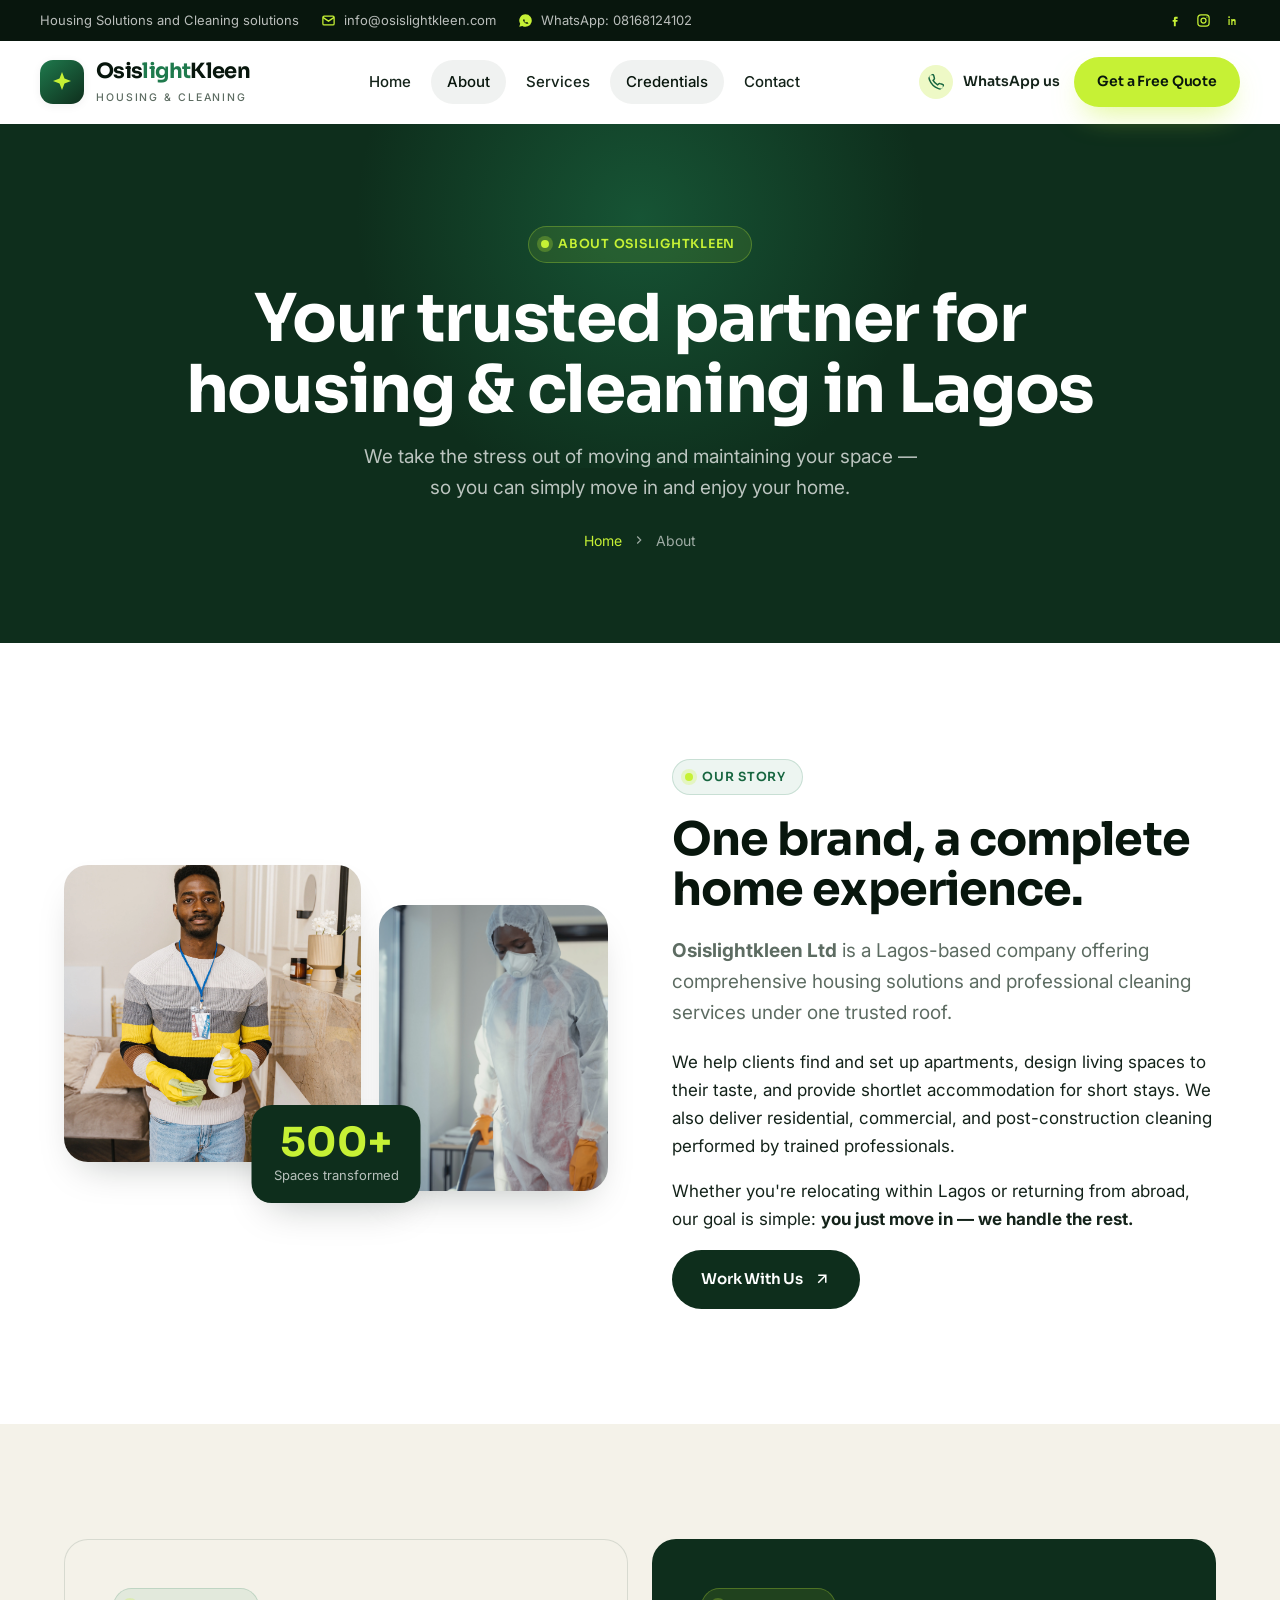
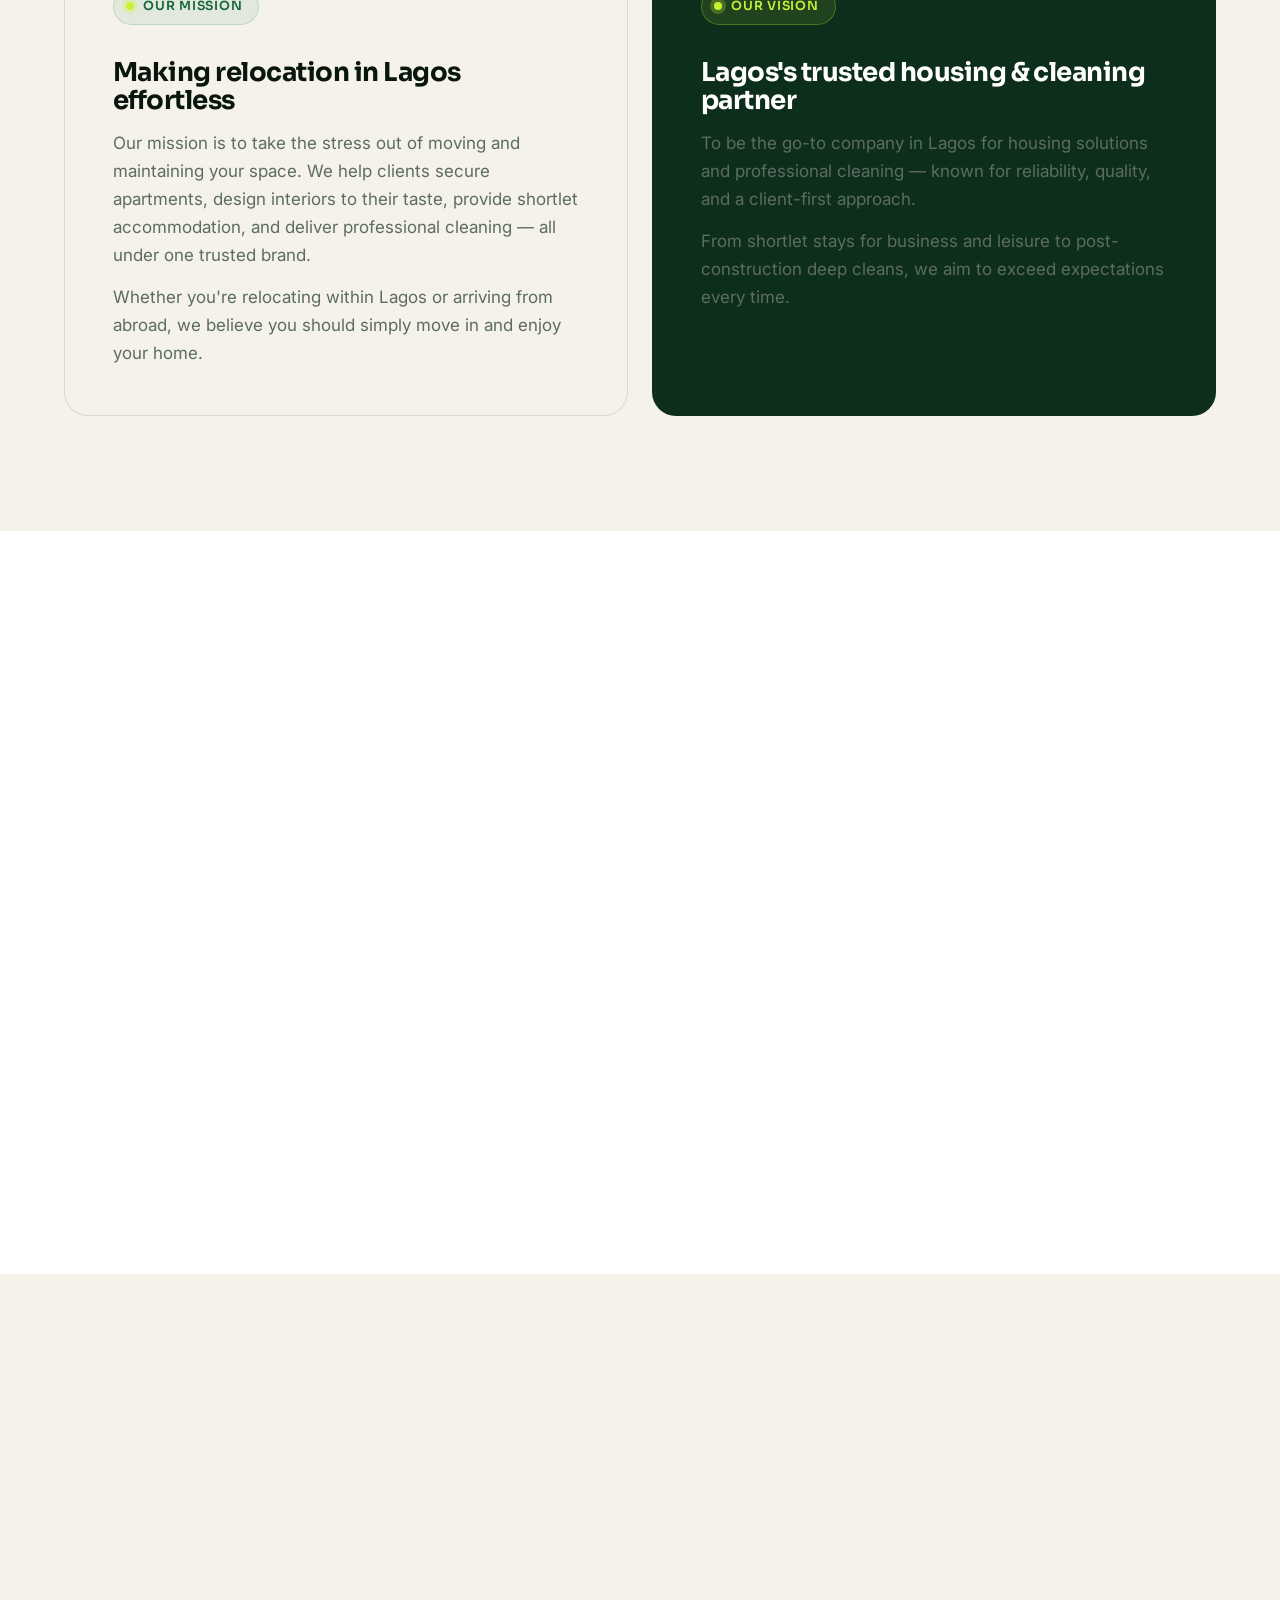
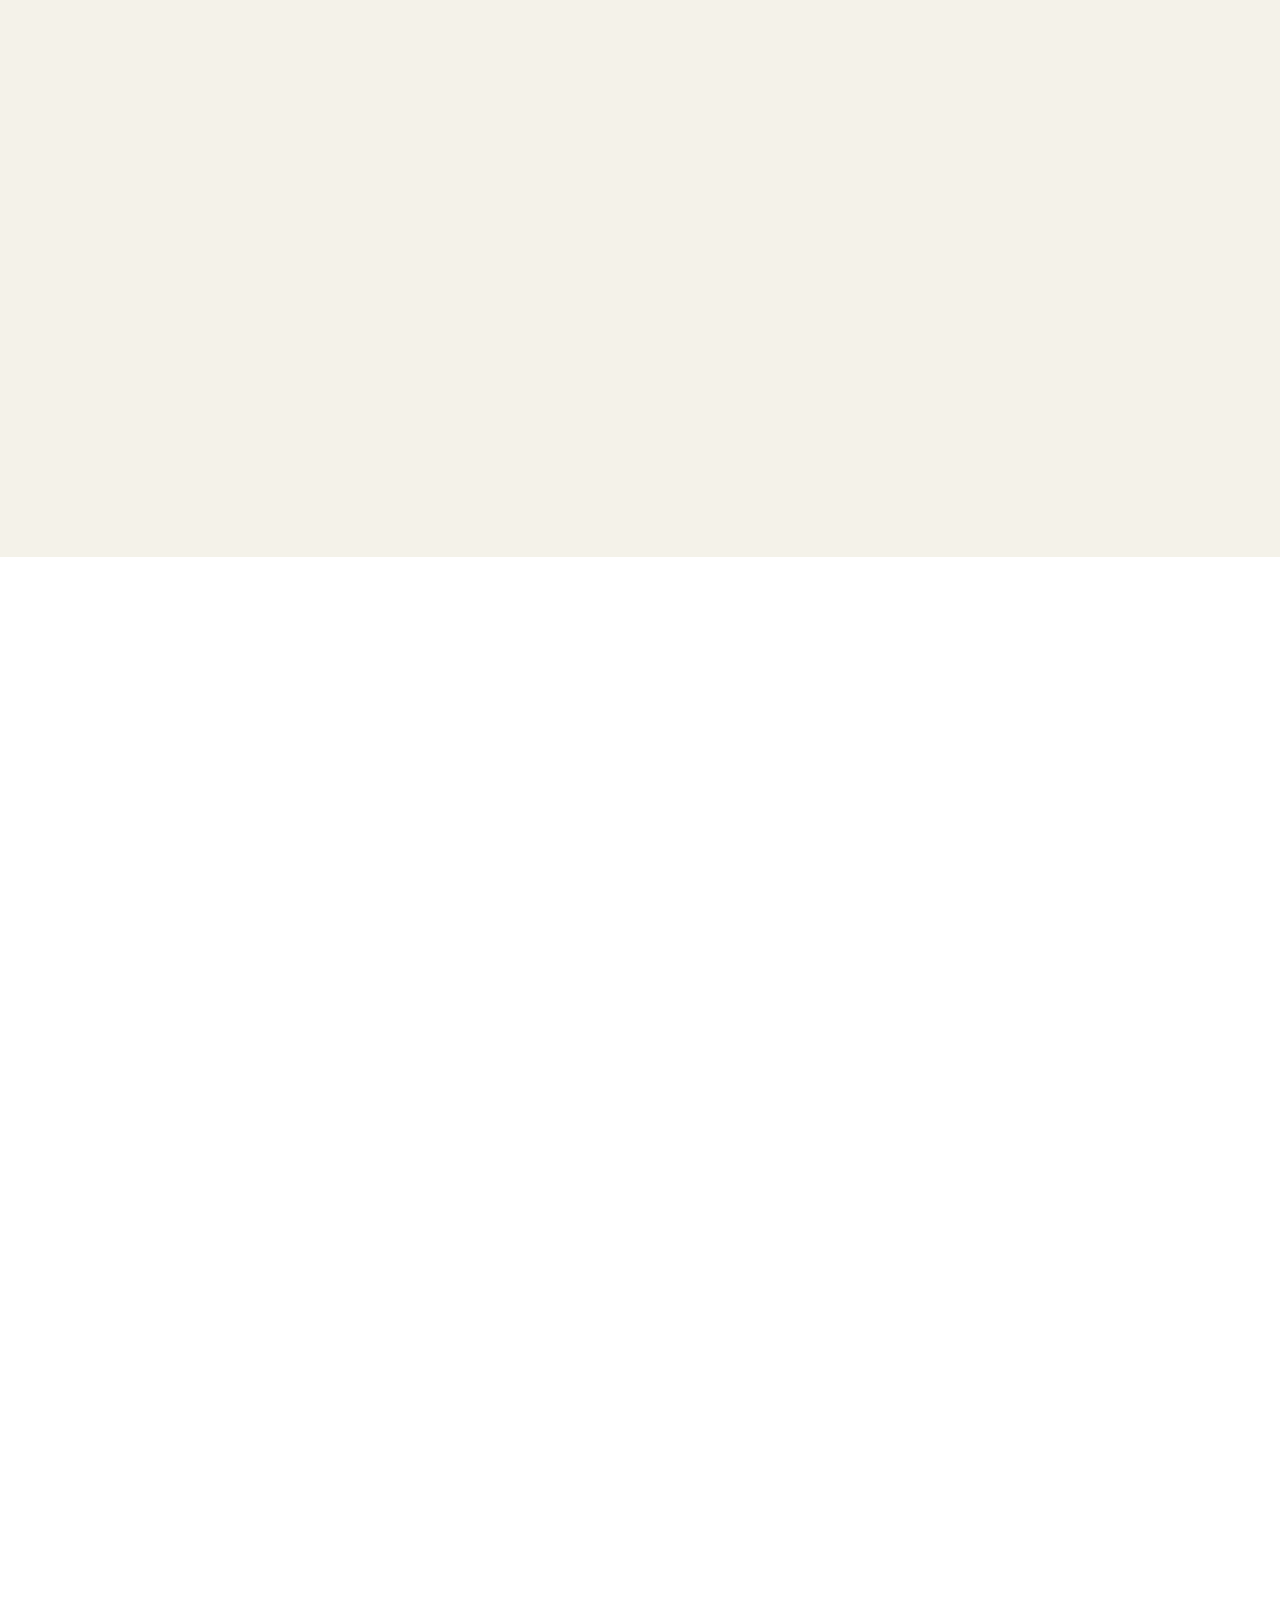
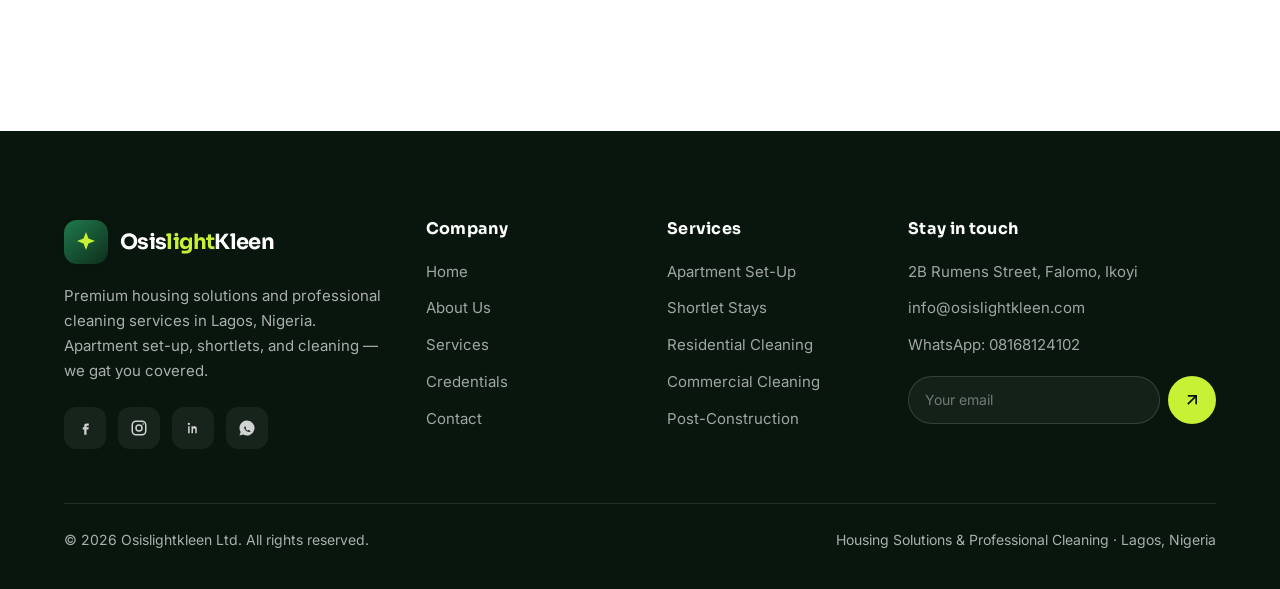
==== commit 946c1cb9: "commit" ====
--- a/about.html
+++ b/about.html
@@ -100,8 +100,8 @@
 			<div class="olk-about">
 				<div class="olk-about__media reveal">
 					<div class="olk-about__stack">
-						<img class="img-a" src="assets/images/pexels-ai25studioai-7345430.jpg" alt="Osislightkleen furnished space">
-						<img class="img-b" src="assets/images/pexels-tima-miroshnichenko-6195954.jpg" alt="Cleaning professional at work">
+						<img class="img-a" src="assets/images/pexels-ai25studioai-7345430.webp" alt="Osislightkleen furnished space">
+						<img class="img-b" src="assets/images/pexels-tima-miroshnichenko-6195954.webp" alt="Cleaning professional at work">
 					</div>
 					<div class="olk-about__badge">
 						<b>500+</b>
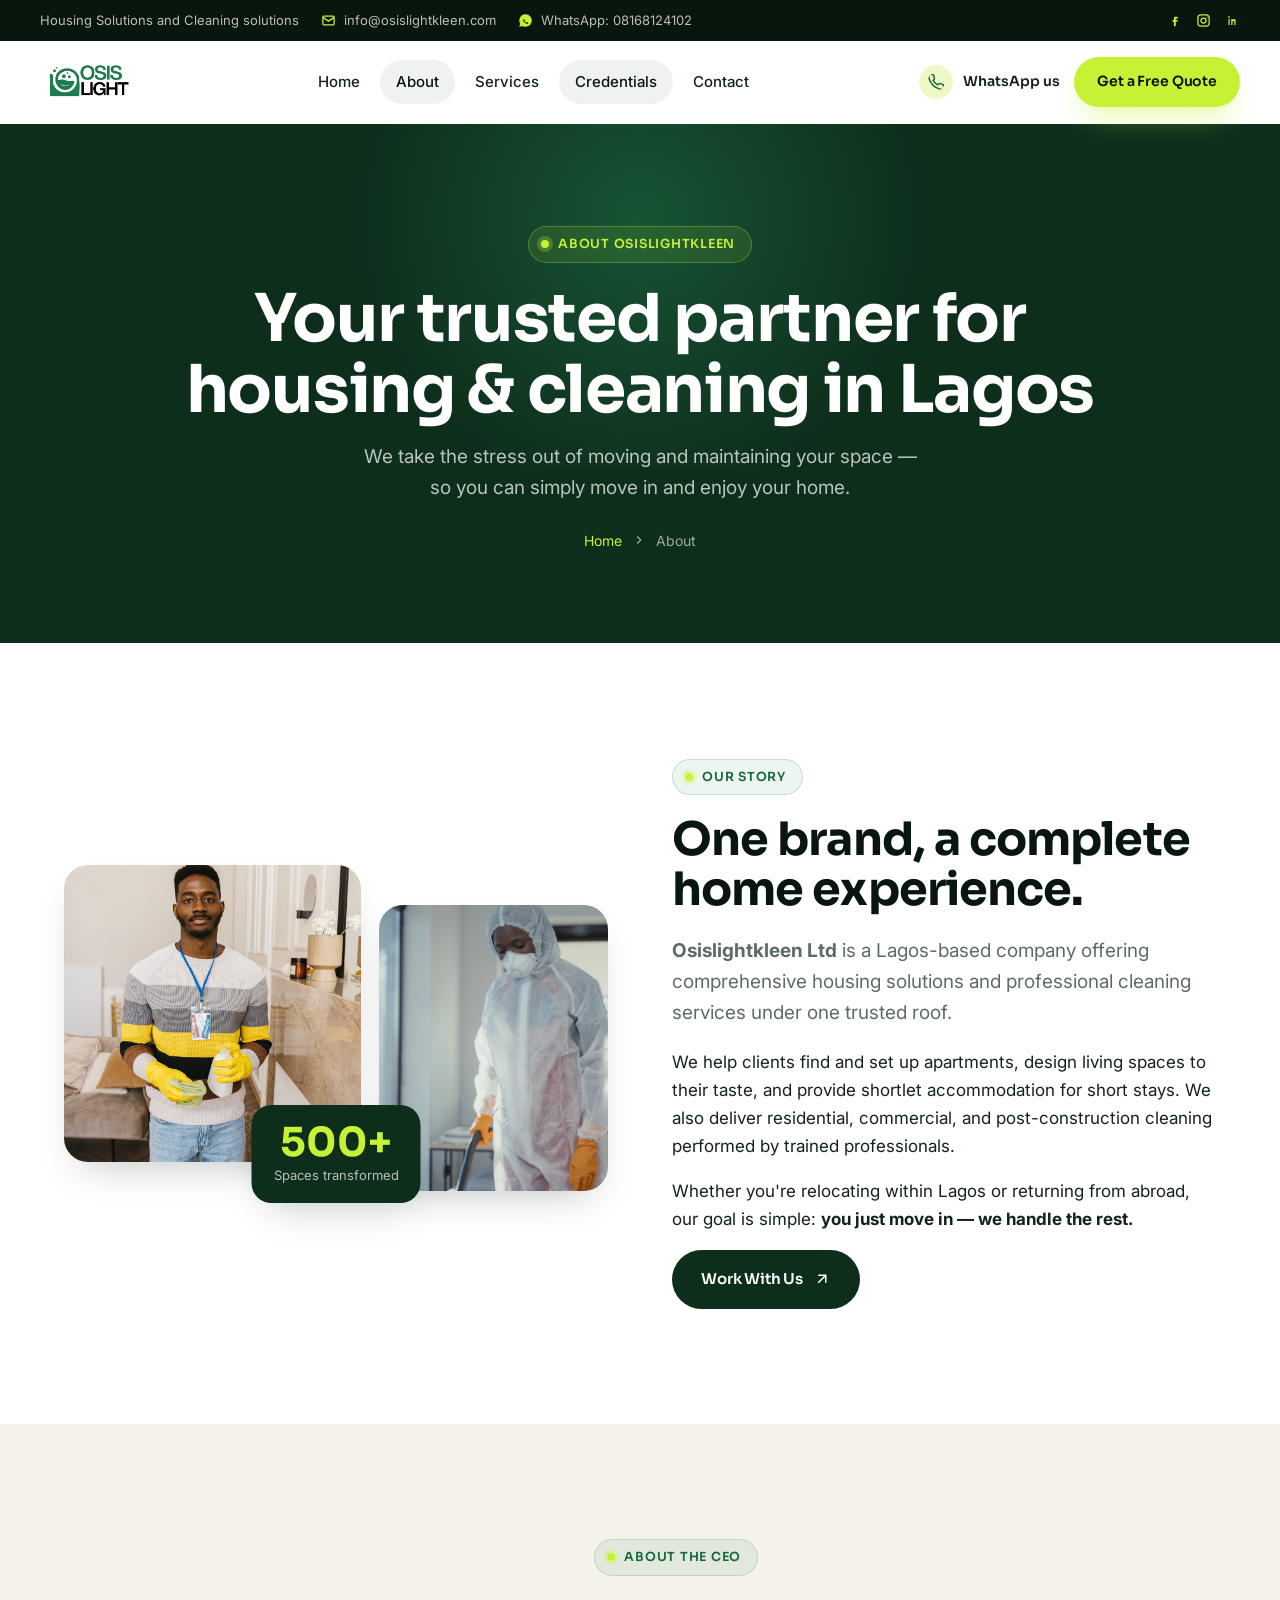
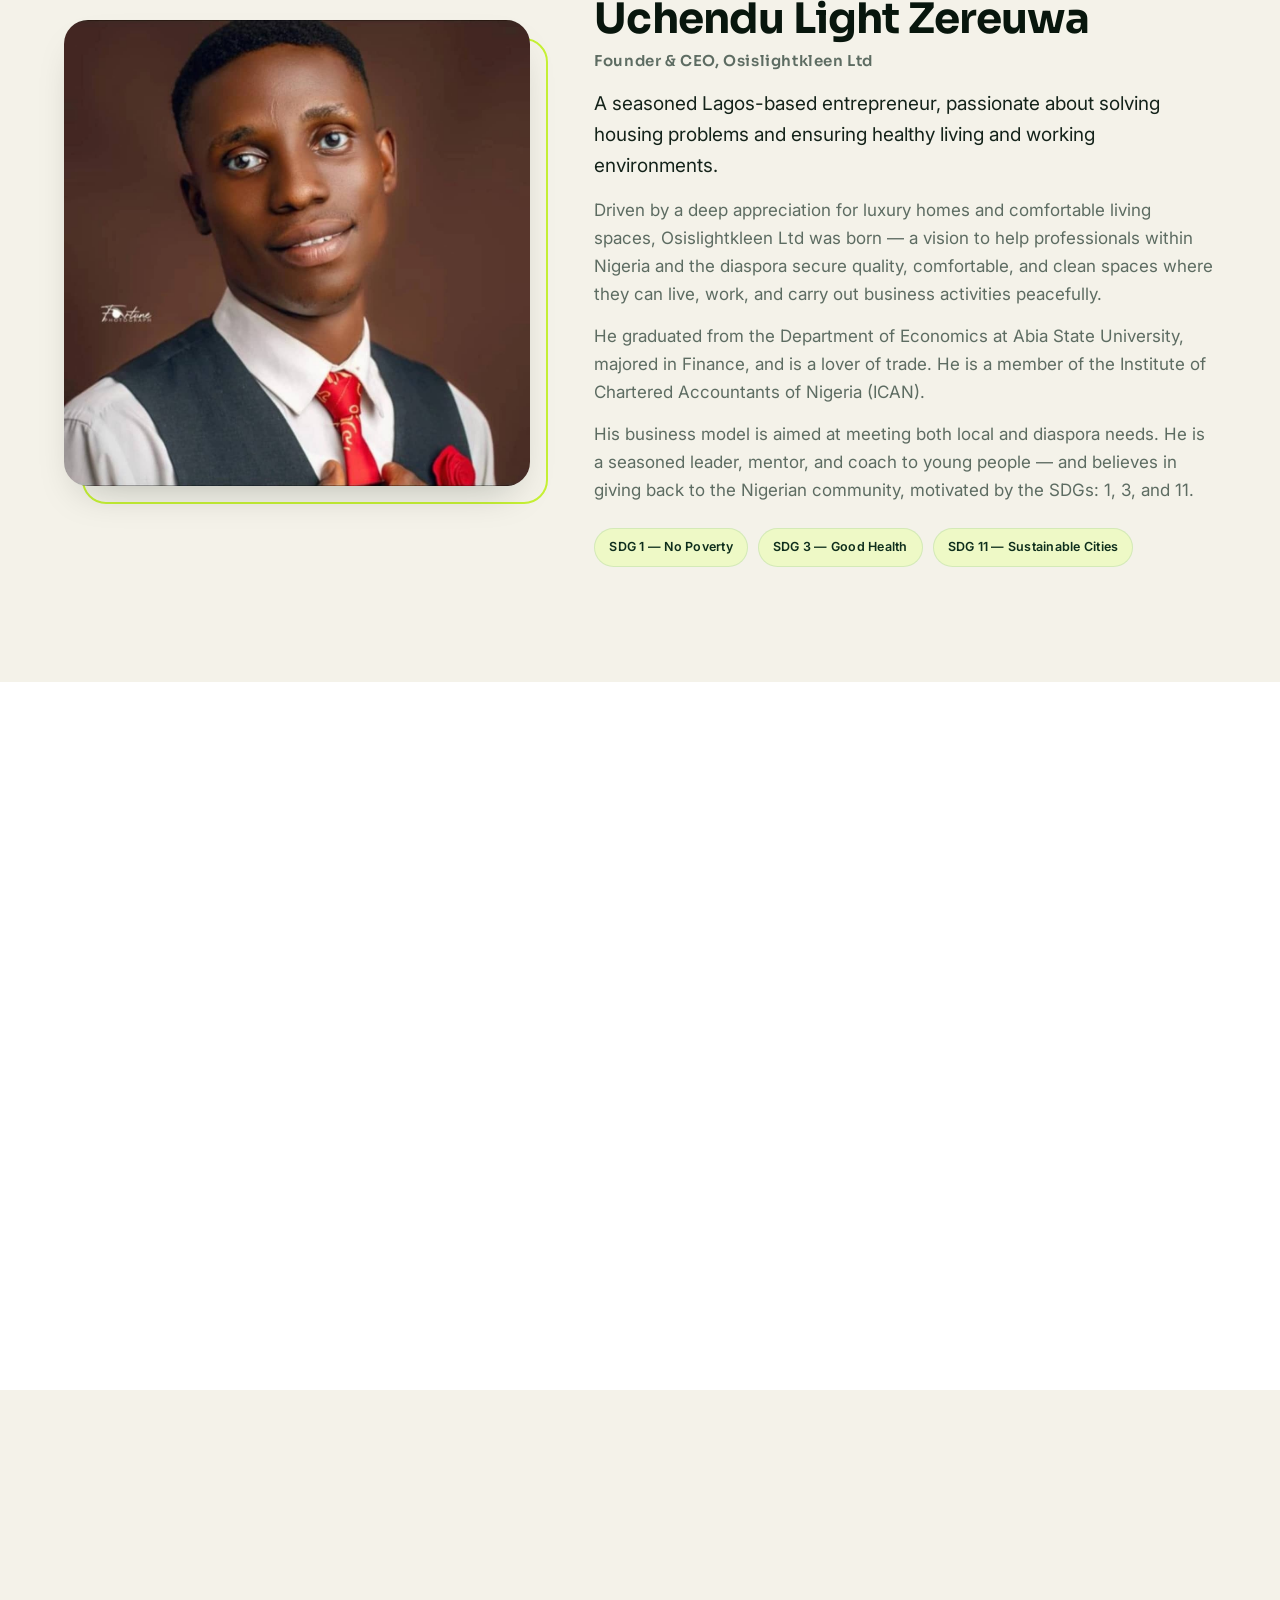
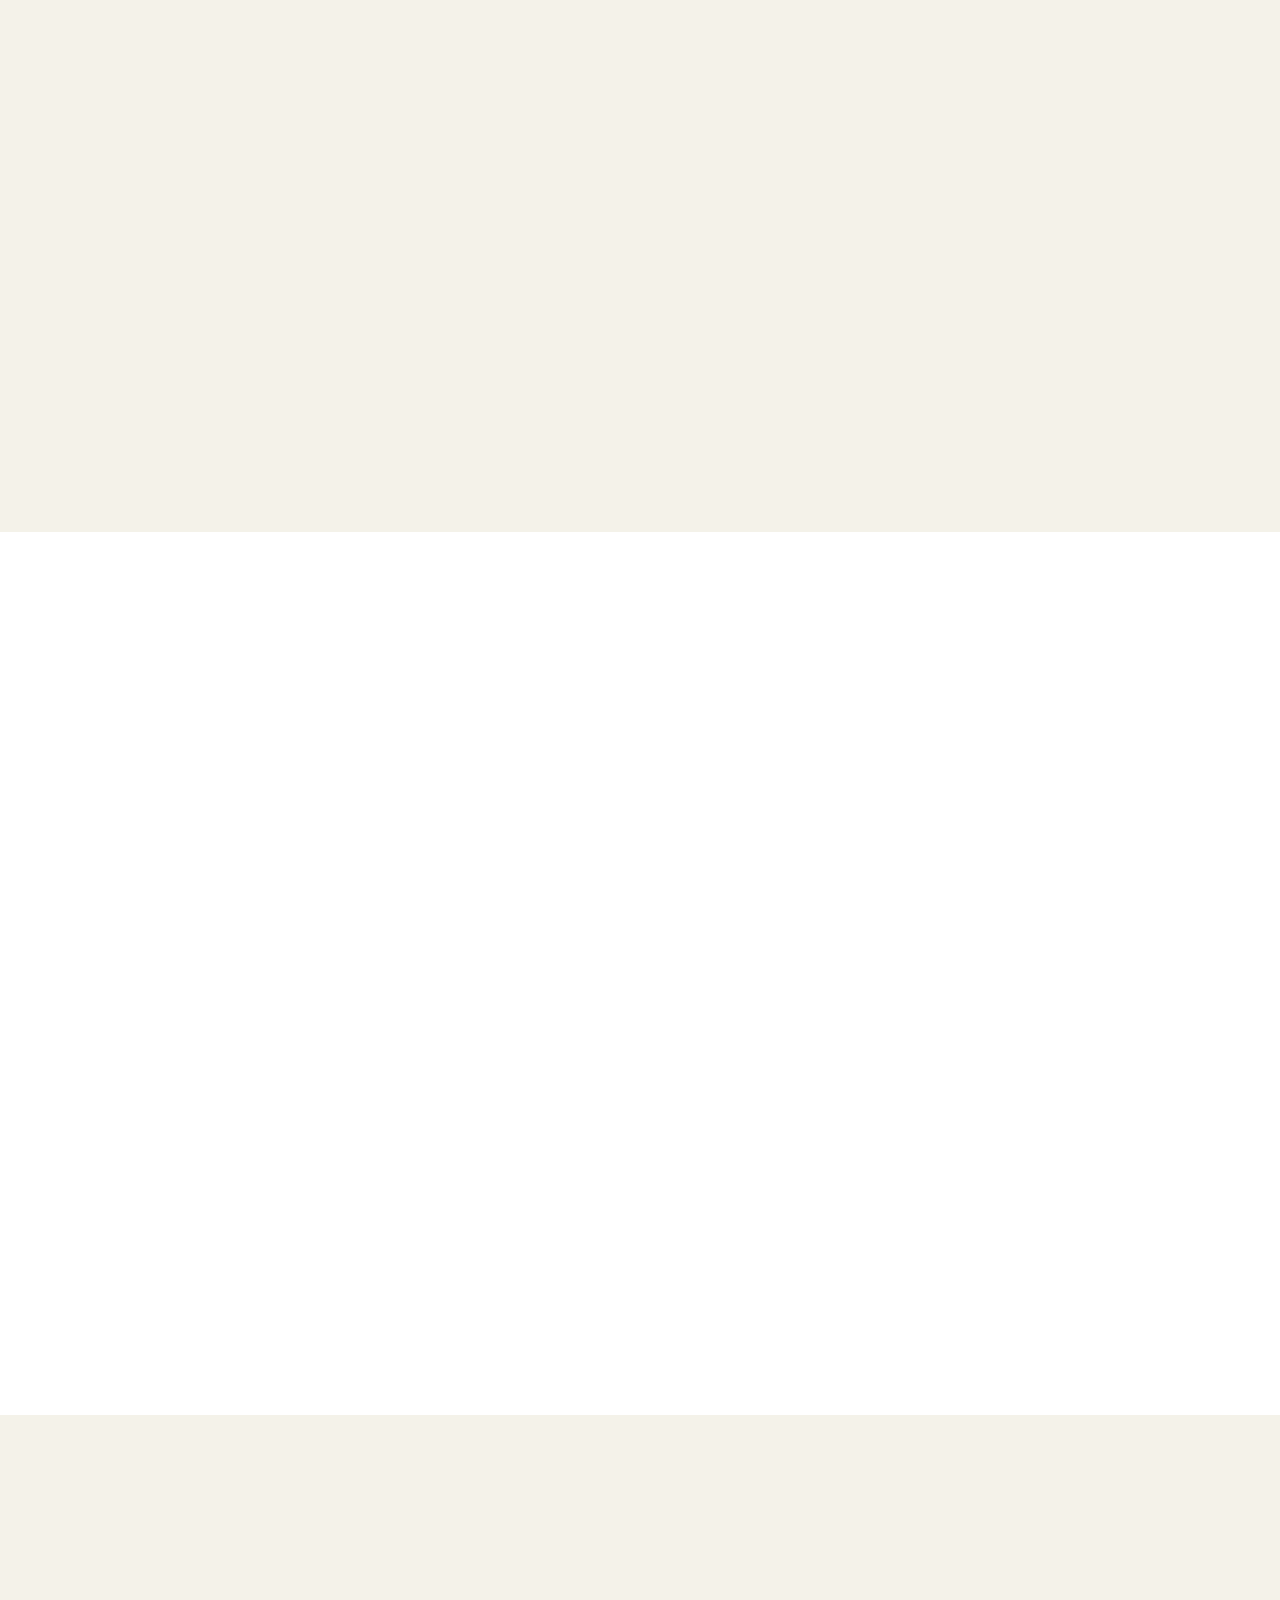
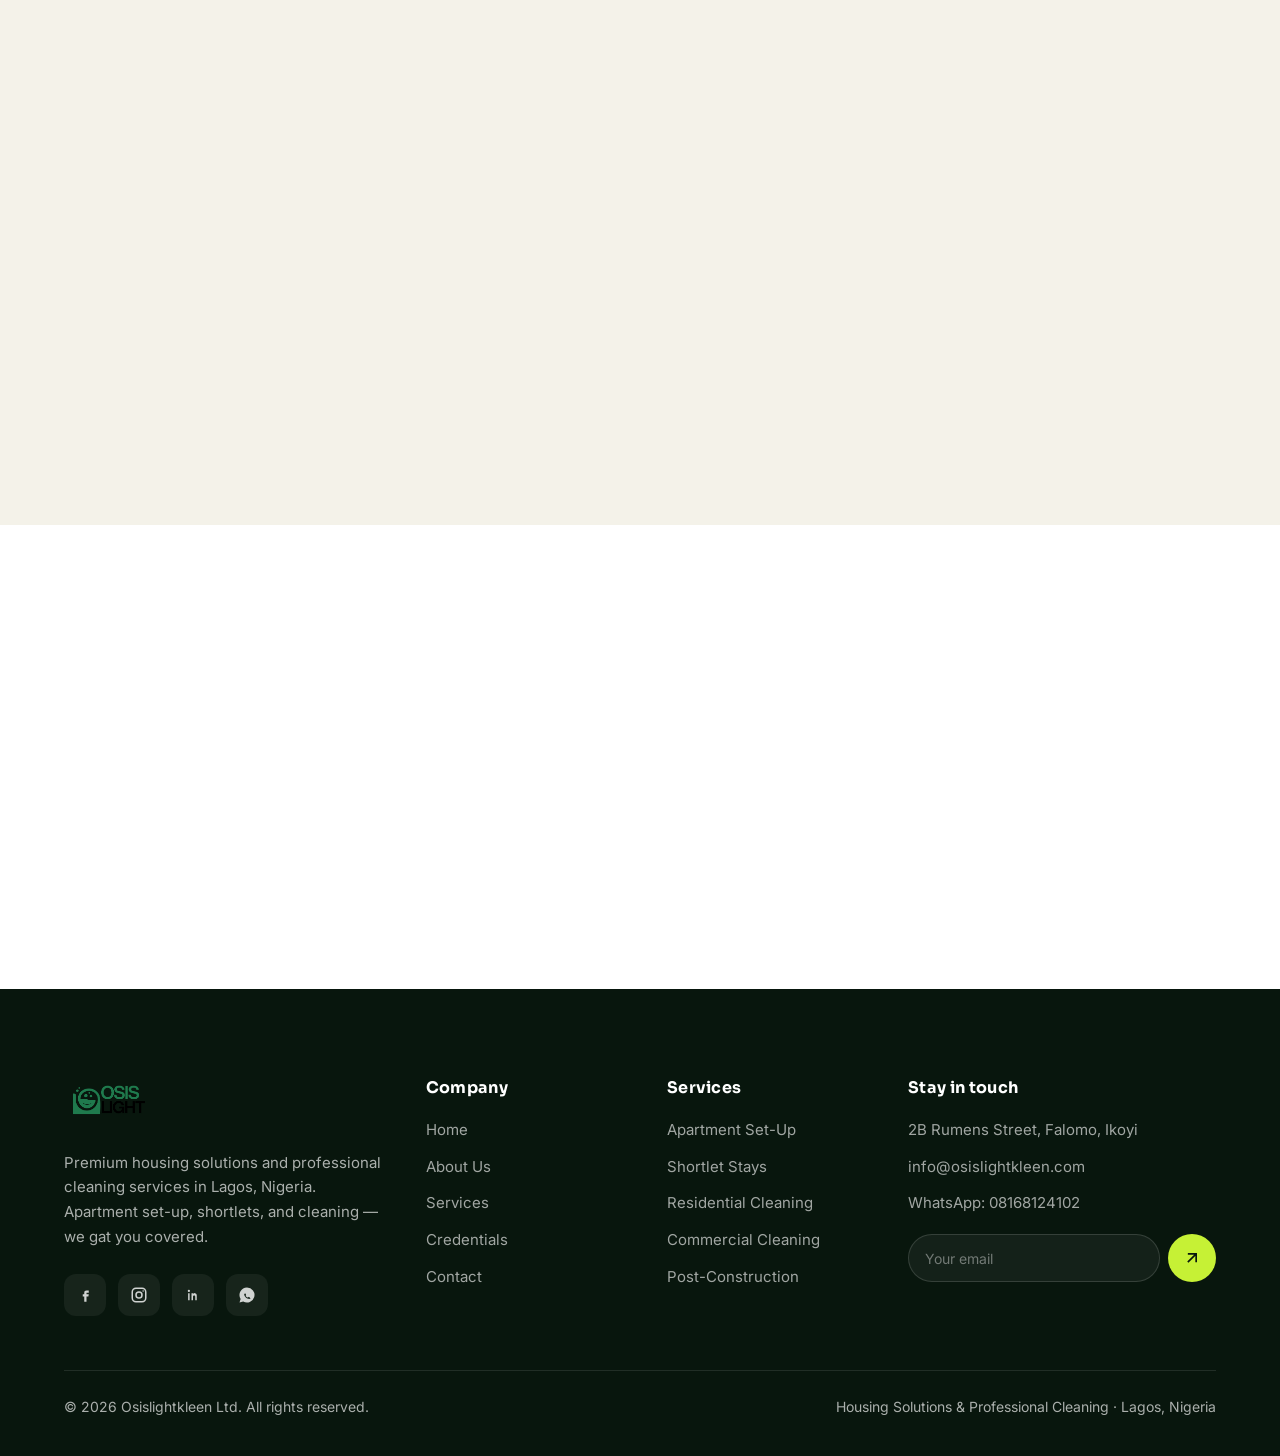
==== commit bda19c12: "commit" ====
--- a/about.html
+++ b/about.html
@@ -5,8 +5,29 @@
 	<meta http-equiv="X-UA-Compatible" content="IE=edge">
 	<meta name="viewport" content="width=device-width, initial-scale=1">
 	<title>About Us | Osislightkleen Ltd — Housing &amp; Cleaning in Lagos</title>
-	<meta name="description" content="Learn about Osislightkleen Ltd — a Lagos-based company for premium apartment set-up, shortlet accommodation, and professional cleaning services.">
-	<link rel="shortcut icon" type="image/x-icon" href="favicon.ico">
+	<meta name="description" content="Learn about Osislightkleen Ltd and CEO Uchendu Light Zereuwa — a Lagos-based company for premium apartment set-up, shortlet accommodation, and professional cleaning.">
+	<meta name="keywords" content="About Osislightkleen, Uchendu Light Zereuwa, CEO Osislightkleen, housing solutions Lagos, professional cleaning Nigeria">
+	<meta name="author" content="Osislightkleen Ltd">
+	<meta name="robots" content="index, follow">
+	<link rel="canonical" href="https://osislightkleen.com/about.html">
+	<meta name="theme-color" content="#0E2E1C">
+	<meta name="msapplication-TileColor" content="#0E2E1C">
+	<link rel="apple-touch-icon" sizes="180x180" href="assets/images/apple-touch-icon.png">
+	<link rel="icon" type="image/png" sizes="32x32" href="assets/images/favicon-32x32.png">
+	<link rel="icon" type="image/png" sizes="16x16" href="assets/images/favicon-16x16.png">
+	<link rel="shortcut icon" href="assets/images/favicon.ico">
+	<link rel="manifest" href="assets/images/site.webmanifest">
+	<meta property="og:type" content="website">
+	<meta property="og:site_name" content="Osislightkleen">
+	<meta property="og:locale" content="en_NG">
+	<meta property="og:url" content="https://osislightkleen.com/about.html">
+	<meta property="og:title" content="About Us | Osislightkleen Ltd — Housing &amp; Cleaning in Lagos">
+	<meta property="og:description" content="Meet Osislightkleen Ltd and CEO Uchendu Light Zereuwa — premium housing solutions and professional cleaning in Lagos.">
+	<meta property="og:image" content="https://osislightkleen.com/assets/images/ceo.jpeg">
+	<meta name="twitter:card" content="summary_large_image">
+	<meta name="twitter:title" content="About Us | Osislightkleen Ltd">
+	<meta name="twitter:description" content="Meet Osislightkleen Ltd and CEO Uchendu Light Zereuwa — premium housing solutions and professional cleaning in Lagos.">
+	<meta name="twitter:image" content="https://osislightkleen.com/assets/images/ceo.jpeg">
 	<link rel="preconnect" href="https://fonts.googleapis.com">
 	<link rel="preconnect" href="https://fonts.gstatic.com" crossorigin>
 	<link href="https://fonts.googleapis.com/css2?family=Sora:wght@400;500;600;700;800&family=Inter:wght@400;500;600&display=swap" rel="stylesheet">
@@ -32,11 +53,7 @@
 	<header class="olk-header">
 		<div class="container olk-header__inner">
 			<a href="index.html" class="site-logo">
-				<span class="site-logo__mark"><svg viewBox="0 0 24 24" fill="none" stroke="currentColor" stroke-width="1.8"><path d="M12 2 9.5 8.5 3 11l6.5 2.5L12 20l2.5-6.5L21 11l-6.5-2.5Z" fill="currentColor" stroke="none"/></svg></span>
-				<span>
-					<span class="site-logo__text"><span class="logo-osis">Osis</span><span class="logo-light">light</span><span class="logo-kleen">Kleen</span></span>
-					<span class="site-logo__sub">Housing &amp; Cleaning</span>
-				</span>
+				<img src="assets/images/osis-logo.png" alt="Osislightkleen" class="site-logo__img">
 			</a>
 			<nav>
 				<ul class="olk-nav">
@@ -63,7 +80,7 @@
 	<div class="olk-backdrop"></div>
 	<aside class="olk-drawer">
 		<div class="olk-drawer__head">
-			<span class="site-logo__text" style="color:#fff"><span style="color:#fff">Osis</span><span style="color:var(--lime)">light</span><span style="color:#fff">Kleen</span></span>
+			<a href="index.html" class="site-logo"><img src="assets/images/osis-logo.png" alt="Osislightkleen" class="site-logo__img"></a>
 			<button class="olk-drawer__close" aria-label="Close menu"><svg viewBox="0 0 24 24" fill="none" stroke="currentColor" stroke-width="2"><path d="M6 6l12 12M18 6 6 18"/></svg></button>
 		</div>
 		<nav>
@@ -122,8 +139,34 @@
 		</div>
 	</section>
 
+	<!-- About the CEO -->
+	<section id="ceo" class="olk-section olk-section--surface">
+		<div class="container">
+			<div class="olk-ceo">
+				<div class="olk-ceo__media reveal">
+					<img src="assets/images/ceo.jpeg" alt="Uchendu Light Zereuwa, CEO of Osislightkleen Ltd">
+					<div class="olk-ceo__frame-accent" aria-hidden="true"></div>
+				</div>
+				<div class="olk-ceo__text reveal" data-delay="2">
+					<span class="olk-eyebrow">About the CEO</span>
+					<h2>Uchendu Light Zereuwa</h2>
+					<p class="olk-ceo__role">Founder &amp; CEO, Osislightkleen Ltd</p>
+					<p class="olk-lead">A seasoned Lagos-based entrepreneur, passionate about solving housing problems and ensuring healthy living and working environments.</p>
+					<p>Driven by a deep appreciation for luxury homes and comfortable living spaces, Osislightkleen Ltd was born — a vision to help professionals within Nigeria and the diaspora secure quality, comfortable, and clean spaces where they can live, work, and carry out business activities peacefully.</p>
+					<p>He graduated from the Department of Economics at Abia State University, majored in Finance, and is a lover of trade. He is a member of the Institute of Chartered Accountants of Nigeria (ICAN).</p>
+					<p>His business model is aimed at meeting both local and diaspora needs. He is a seasoned leader, mentor, and coach to young people — and believes in giving back to the Nigerian community, motivated by the SDGs: 1, 3, and 11.</p>
+					<div class="olk-ceo__tags">
+						<span>SDG 1 — No Poverty</span>
+						<span>SDG 3 — Good Health</span>
+						<span>SDG 11 — Sustainable Cities</span>
+					</div>
+				</div>
+			</div>
+		</div>
+	</section>
+
 	<!-- Mission / vision -->
-	<section class="olk-section olk-section--surface">
+	<section class="olk-section">
 		<div class="container">
 			<div class="olk-mission">
 				<div class="olk-mission__card reveal">
@@ -143,7 +186,7 @@
 	</section>
 
 	<!-- Pillars -->
-	<section class="olk-section">
+	<section class="olk-section olk-section--surface">
 		<div class="container">
 			<div class="olk-section__header reveal">
 				<span class="olk-eyebrow">What We Do</span>
@@ -171,7 +214,7 @@
 	</section>
 
 	<!-- Values / why -->
-	<section class="olk-section olk-section--surface">
+	<section class="olk-section">
 		<div class="container">
 			<div class="olk-split">
 				<div class="reveal">
@@ -201,7 +244,7 @@
 	</section>
 
 	<!-- Credentials -->
-	<section id="credentials" class="olk-section">
+	<section id="credentials" class="olk-section olk-section--surface">
 		<div class="container">
 			<div class="olk-section__header reveal">
 				<span class="olk-eyebrow">Credentials</span>
@@ -255,8 +298,7 @@
 			<div class="olk-footer__grid">
 				<div class="olk-footer__brand">
 					<a href="index.html" class="site-logo">
-						<span class="site-logo__mark"><svg viewBox="0 0 24 24" fill="none" stroke="currentColor" stroke-width="1.8"><path d="M12 2 9.5 8.5 3 11l6.5 2.5L12 20l2.5-6.5L21 11l-6.5-2.5Z" fill="currentColor" stroke="none"/></svg></span>
-						<span class="site-logo__text"><span class="logo-osis">Osis</span><span class="logo-light">light</span><span class="logo-kleen">Kleen</span></span>
+						<img src="assets/images/osis-logo.png" alt="Osislightkleen" class="site-logo__img">
 					</a>
 					<p>Premium housing solutions and professional cleaning services in Lagos, Nigeria. Apartment set-up, shortlets, and cleaning — we gat you covered.</p>
 					<div class="olk-footer__socials">
--- a/assets/css/osislightkleen.css
+++ b/assets/css/osislightkleen.css
@@ -265,6 +265,19 @@
 
 /* Logo */
 .site-logo { display: inline-flex; align-items: center; gap: 12px; }
+.site-logo__img {
+	display: block;
+	height: 48px;
+	width: auto;
+	max-width: 160px;
+	object-fit: contain;
+	border-radius: 8px;
+}
+.olk-footer .site-logo__img,
+.olk-drawer .site-logo__img {
+	height: 44px;
+	max-width: 148px;
+}
 .site-logo__mark {
 	width: 44px; height: 44px;
 	border-radius: 13px;
@@ -948,6 +961,70 @@
 .olk-mission__card h3 { font-size: 26px; margin: 14px 0; }
 .olk-mission__card p { color: var(--muted); margin-bottom: 0; }
 .olk-mission__card p + p { margin-top: 14px; }
+
+/* CEO */
+.olk-ceo {
+	display: grid;
+	grid-template-columns: minmax(240px, 0.9fr) 1.2fr;
+	gap: clamp(36px, 5vw, 72px);
+	align-items: center;
+}
+.olk-ceo__media {
+	position: relative;
+	isolation: isolate;
+}
+.olk-ceo__media img {
+	display: block;
+	width: 100%;
+	aspect-ratio: 1 / 1;
+	object-fit: cover;
+	object-position: center top;
+	border-radius: var(--radius);
+	box-shadow: var(--shadow);
+	position: relative;
+	z-index: 1;
+}
+.olk-ceo__frame-accent {
+	position: absolute;
+	inset: 18px -18px -18px 18px;
+	border-radius: var(--radius);
+	border: 2px solid var(--lime);
+	z-index: 0;
+	pointer-events: none;
+}
+.olk-ceo__text { min-width: 0; }
+.olk-ceo h2 {
+	font-size: clamp(28px, 3.6vw, 42px);
+	margin-bottom: 8px;
+}
+.olk-ceo__role {
+	font-family: var(--display);
+	font-size: 15px;
+	font-weight: 600;
+	color: var(--green);
+	letter-spacing: 0.04em;
+	margin: 0 0 20px;
+}
+.olk-ceo__text p { color: var(--muted); margin-bottom: 14px; }
+.olk-ceo__text .olk-lead { color: var(--text); }
+.olk-ceo__tags {
+	display: flex;
+	flex-wrap: wrap;
+	gap: 10px;
+	margin-top: 24px;
+}
+.olk-ceo__tags span {
+	display: inline-flex;
+	align-items: center;
+	padding: 8px 14px;
+	font-size: 12.5px;
+	font-weight: 600;
+	letter-spacing: 0.02em;
+	color: var(--pine);
+	background: var(--lime-soft);
+	border-radius: 999px;
+	border: 1px solid rgba(31, 122, 77, 0.12);
+}
 
 .olk-pillars { display: grid; grid-template-columns: repeat(3, 1fr); gap: 24px; }
 .olk-pillar { background: #fff; border: 1px solid var(--line); border-radius: var(--radius); padding: 34px; transition: transform 0.35s var(--ease), box-shadow 0.35s; }
@@ -1113,11 +1190,20 @@
 	.olk-menu-toggle { display: grid; }
 	.olk-header__actions .olk-btn { display: none; }
 	.site-logo__sub { display: none; }
+	.site-logo__img { height: 40px; max-width: 130px; }
 	.olk-about,
 	.olk-split,
 	.olk-mission,
+	.olk-ceo,
 	.olk-contact { grid-template-columns: 1fr; gap: 36px; }
 	.olk-pillars { grid-template-columns: 1fr; }
+	.olk-ceo__media {
+		max-width: 420px;
+		margin: 0 auto;
+	}
+	.olk-ceo__frame-accent {
+		inset: 14px -14px -14px 14px;
+	}
 	.olk-about__media {
 		max-width: 520px;
 		width: 100%;
@@ -1171,6 +1257,7 @@
 	.olk-header__inner { padding: 12px 0; gap: 12px; }
 	.site-logo__text { font-size: 17px; }
 	.site-logo__mark { width: 38px; height: 38px; border-radius: 11px; }
+	.site-logo__img { height: 36px; max-width: 118px; }
 
 	.olk-hero { padding: 36px 0 48px; overflow: hidden; }
 	.olk-hero h1 { font-size: clamp(30px, 9vw, 40px); margin-bottom: 16px; }
@@ -1374,5 +1461,6 @@
 	.olk-stat span { font-size: 12px; }
 	.olk-works__track { grid-auto-columns: 86vw; }
 	.site-logo__text { font-size: 15px; }
+	.site-logo__img { height: 32px; max-width: 108px; }
 	.olk-topbar a { font-size: 11.5px; }
 }
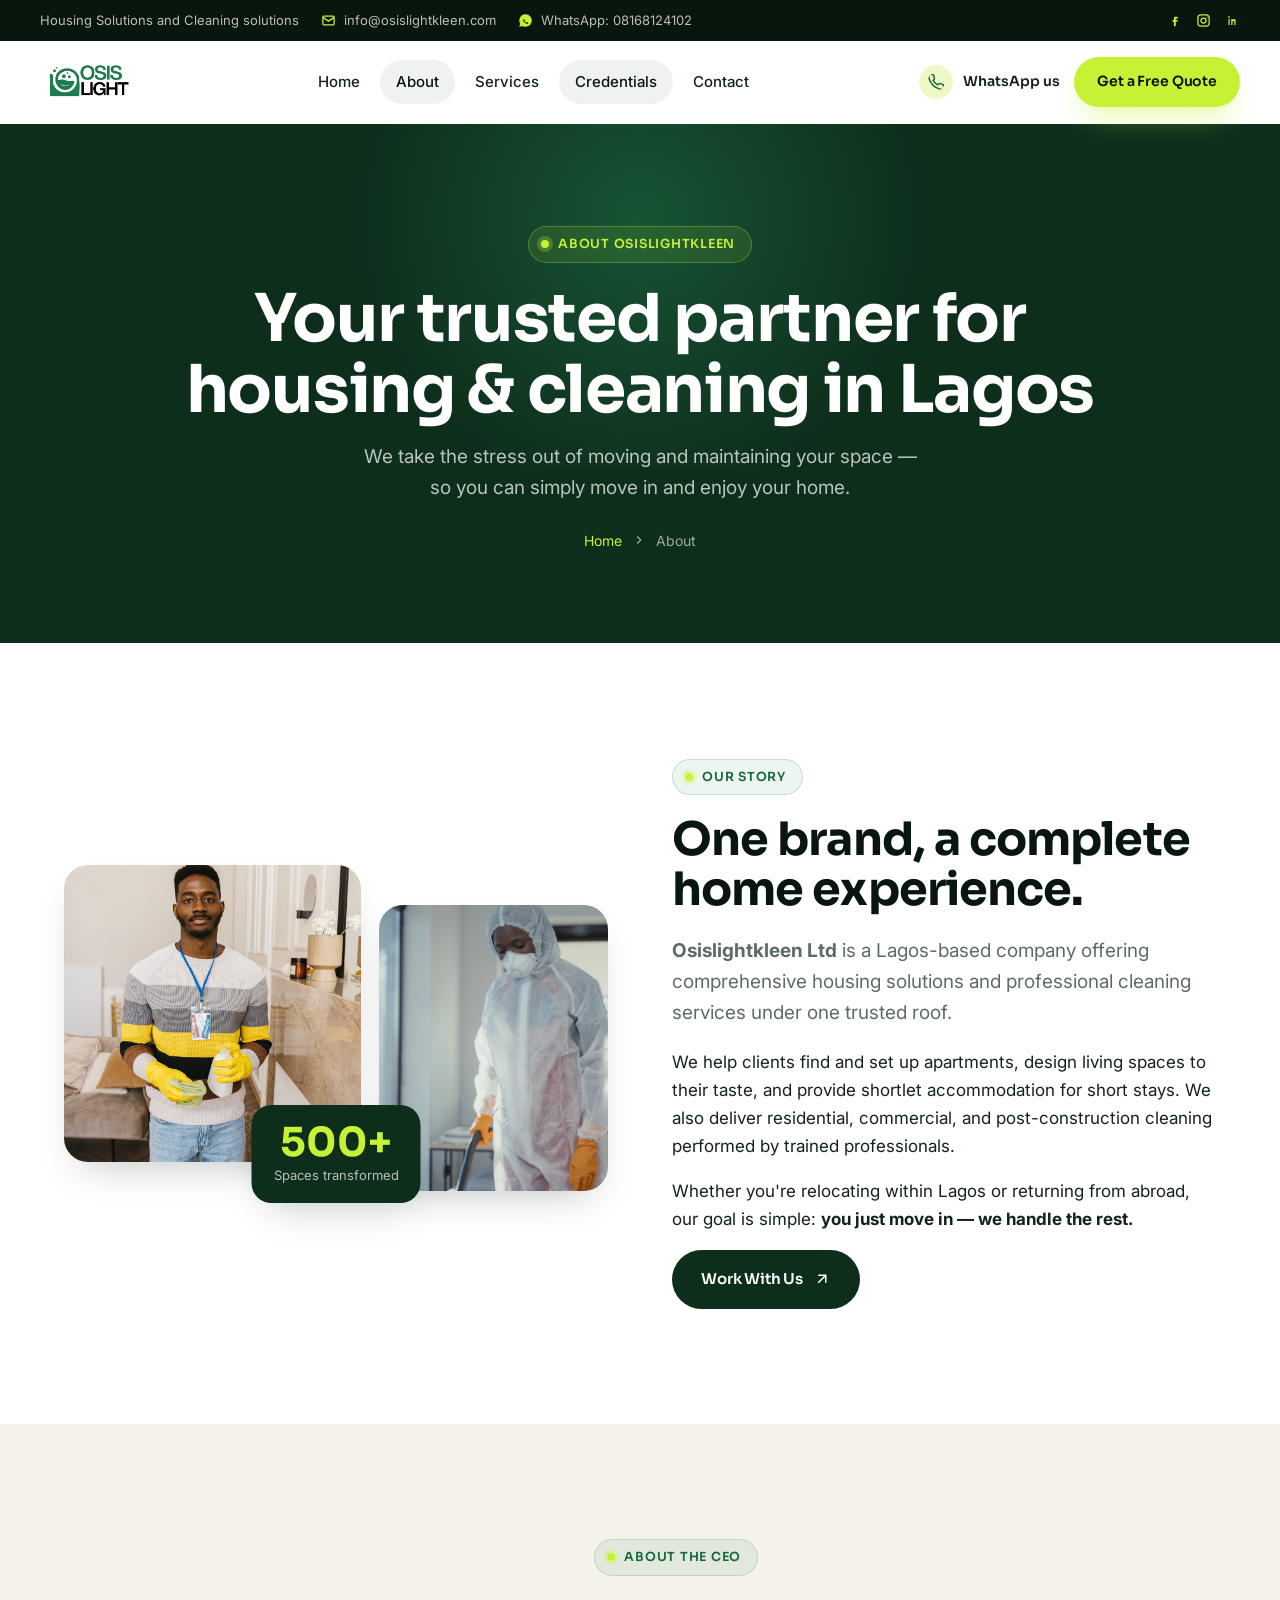
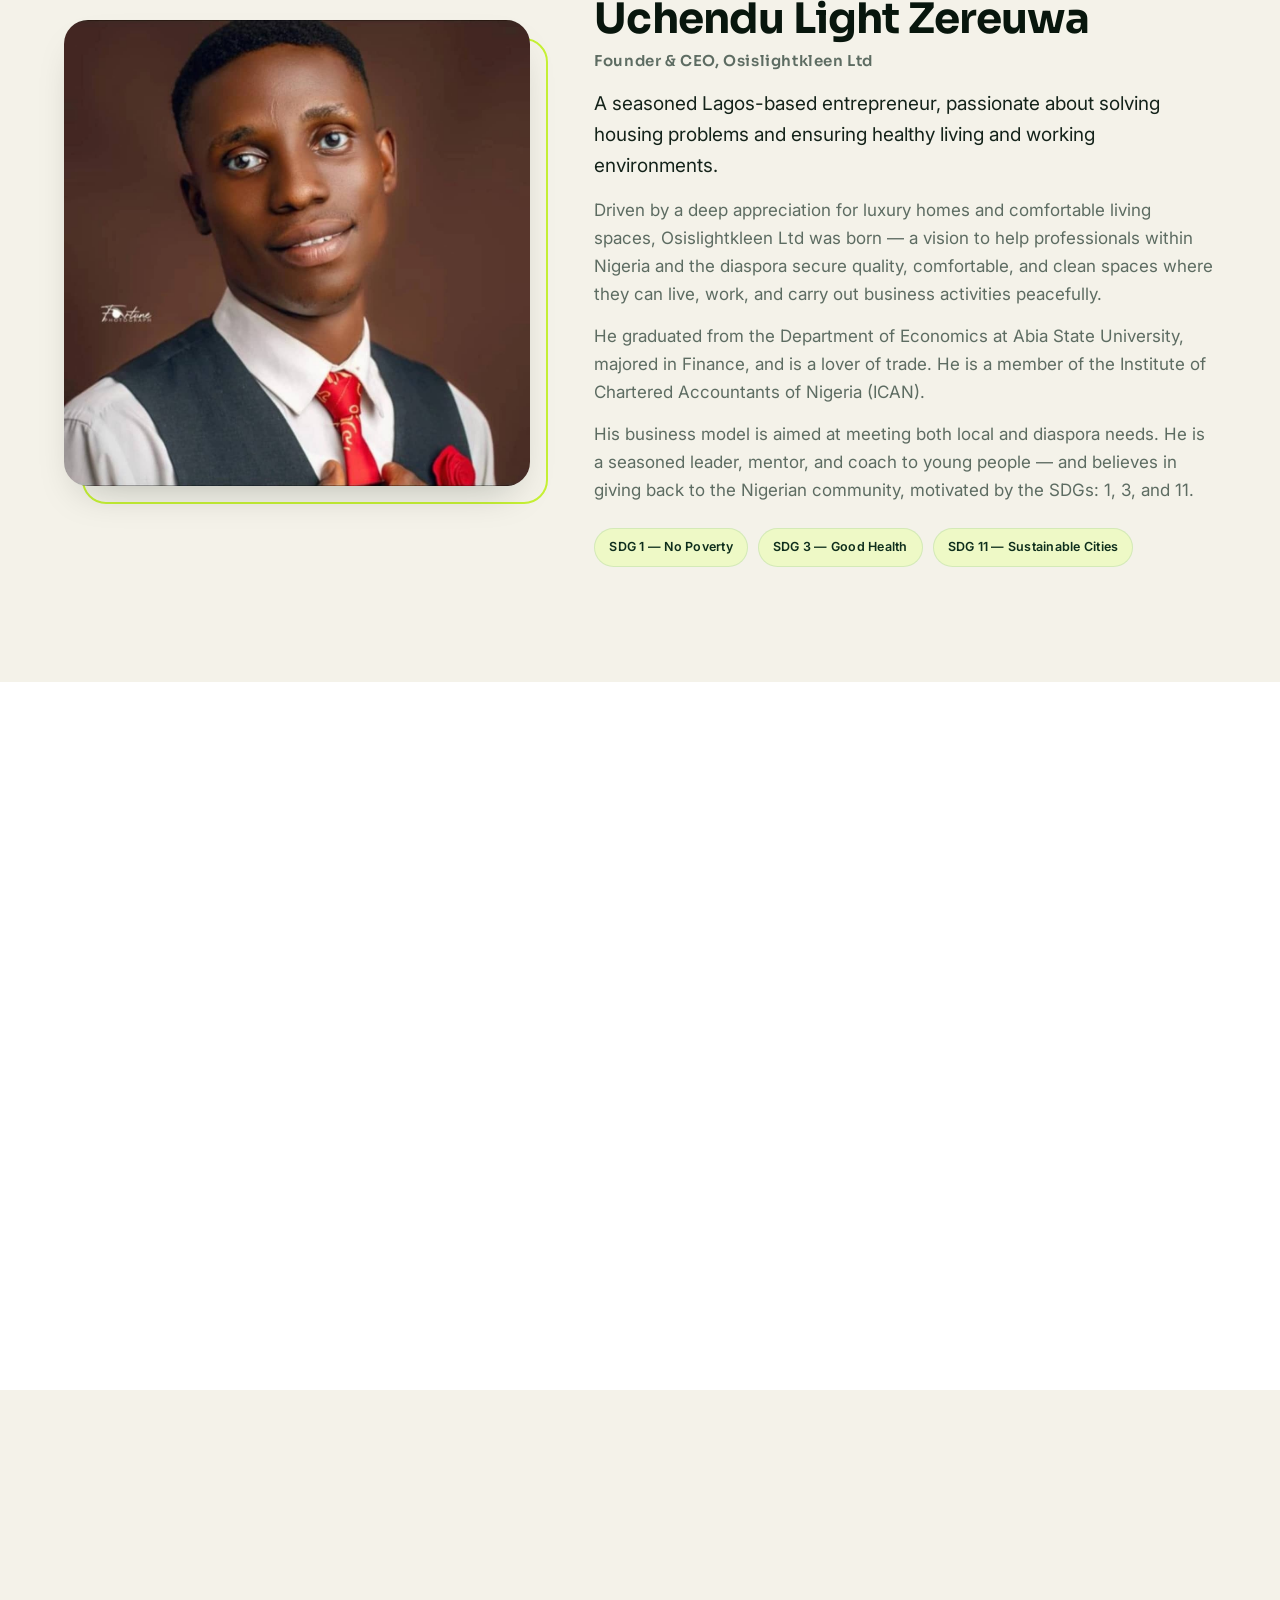
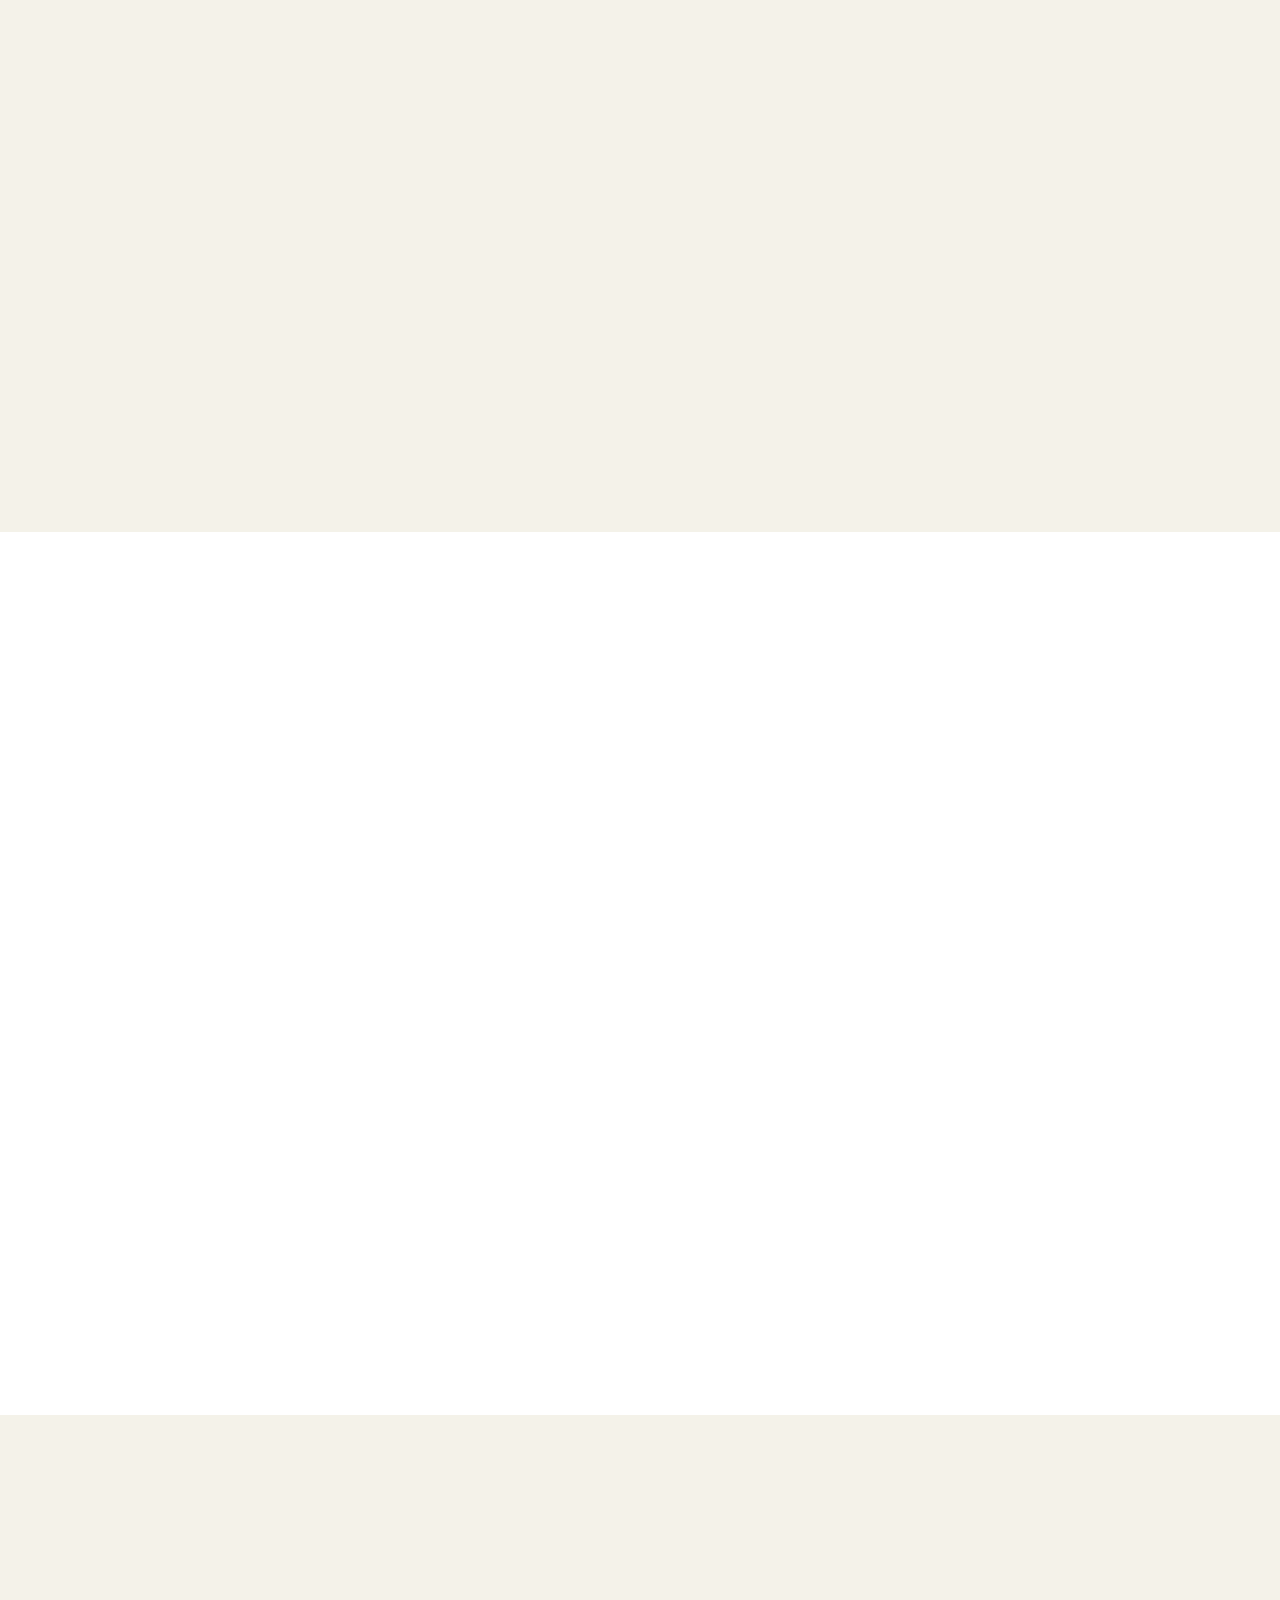
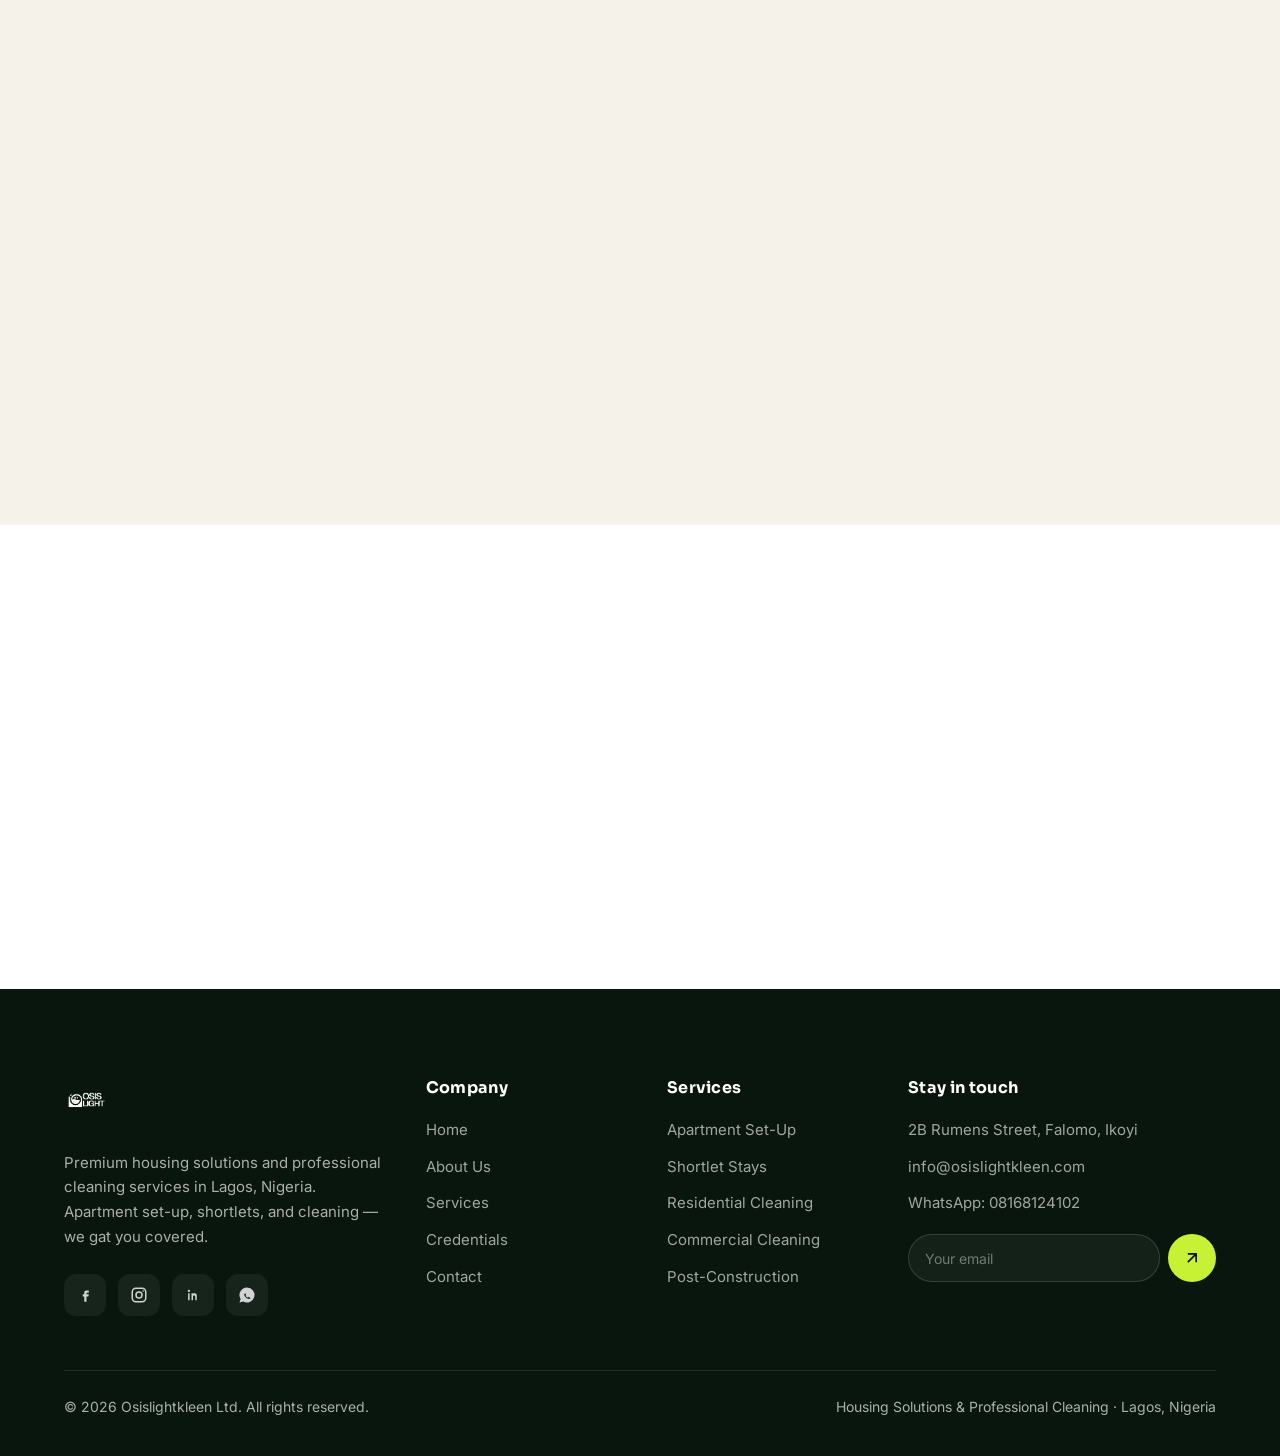
==== commit f28a7ebd: "commit" ====
--- a/about.html
+++ b/about.html
@@ -298,7 +298,7 @@
 			<div class="olk-footer__grid">
 				<div class="olk-footer__brand">
 					<a href="index.html" class="site-logo">
-						<img src="assets/images/osis-logo.png" alt="Osislightkleen" class="site-logo__img">
+						<img src="assets/images/logo-white.png" alt="Osislightkleen" class="site-logo__img">
 					</a>
 					<p>Premium housing solutions and professional cleaning services in Lagos, Nigeria. Apartment set-up, shortlets, and cleaning — we gat you covered.</p>
 					<div class="olk-footer__socials">
